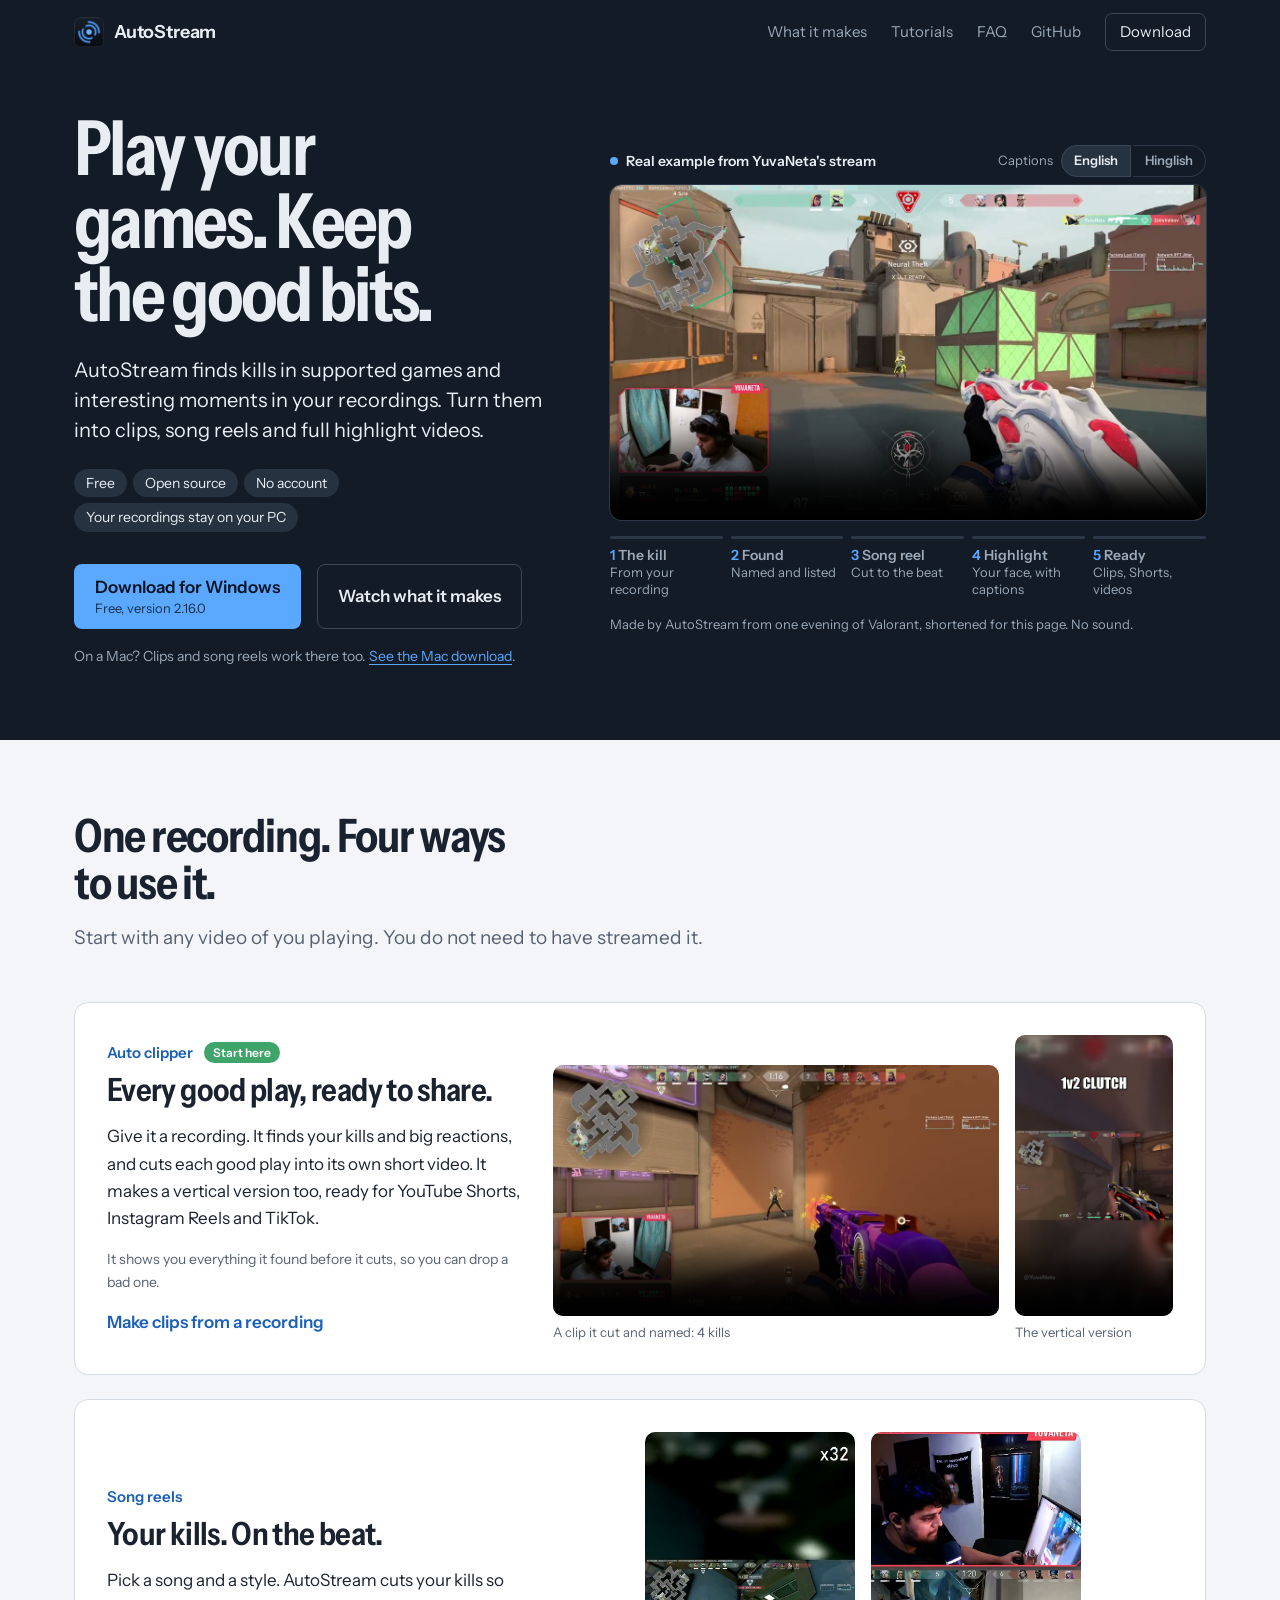
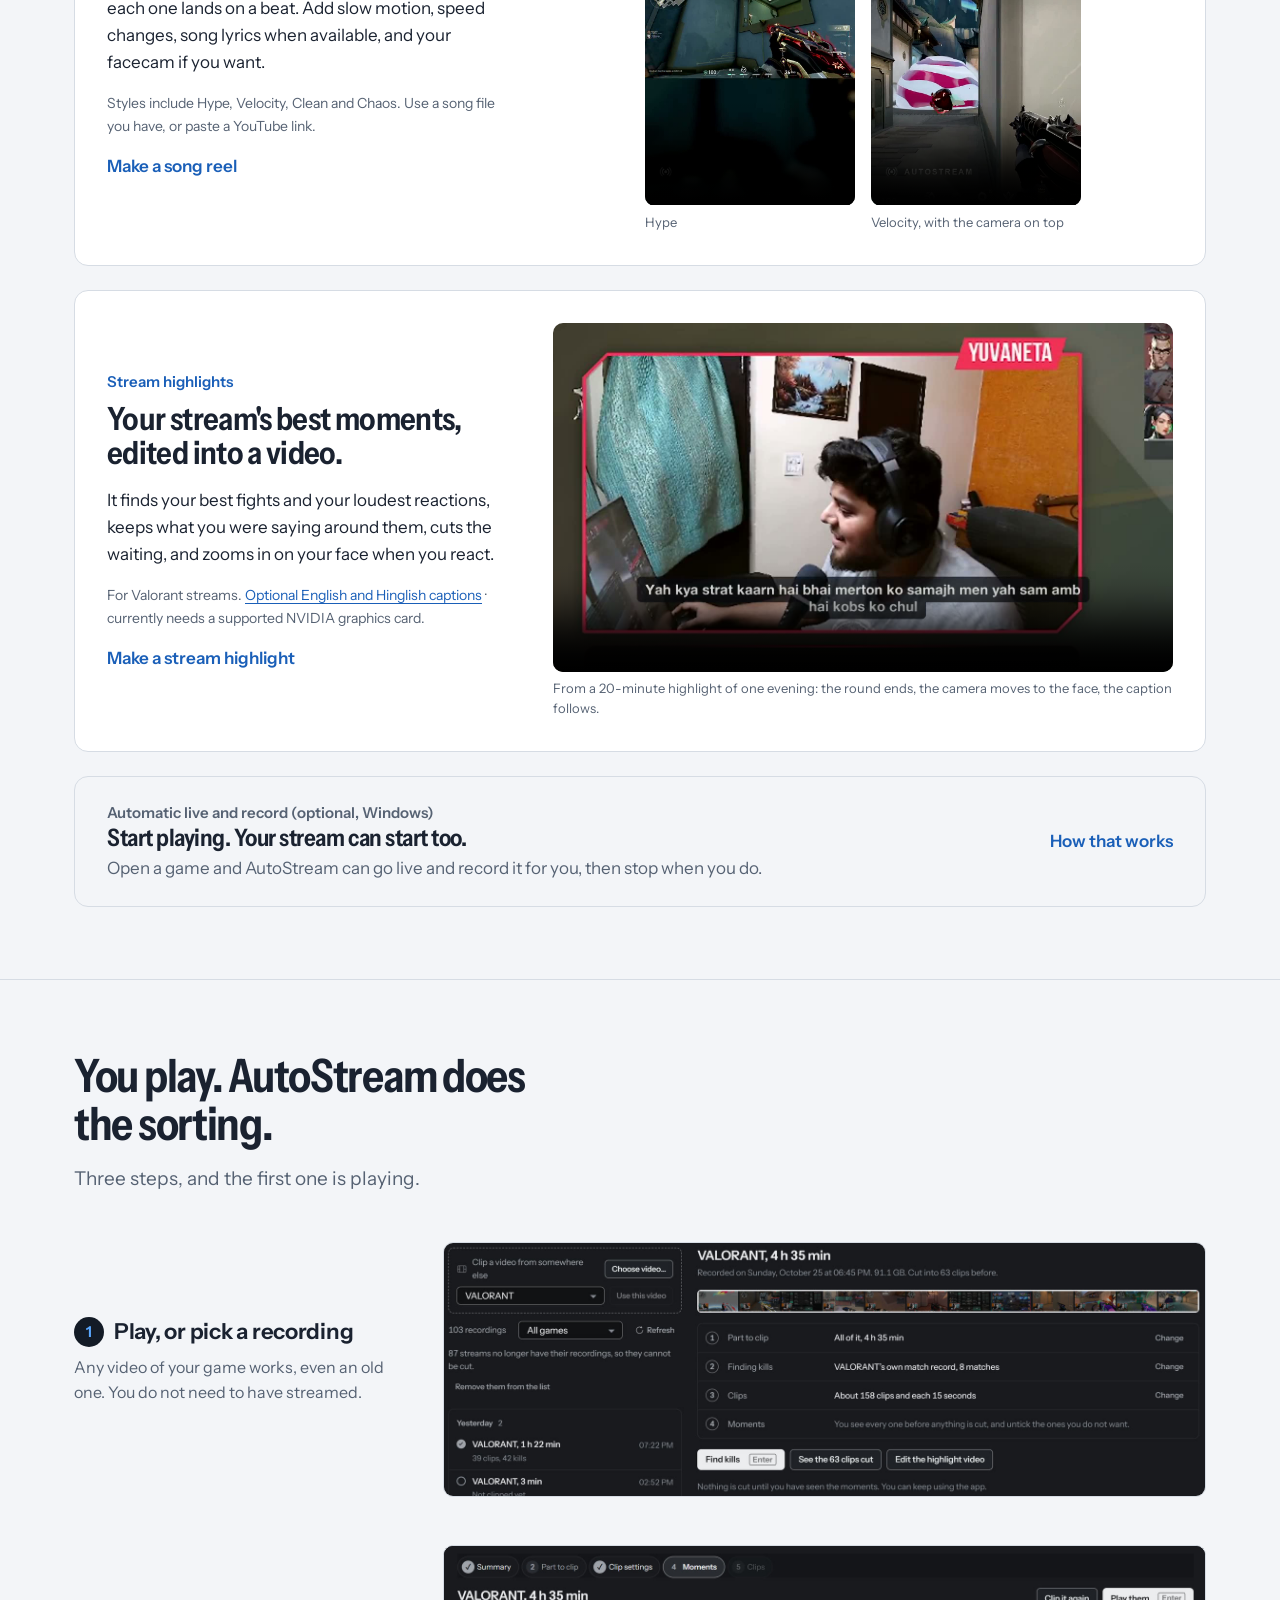
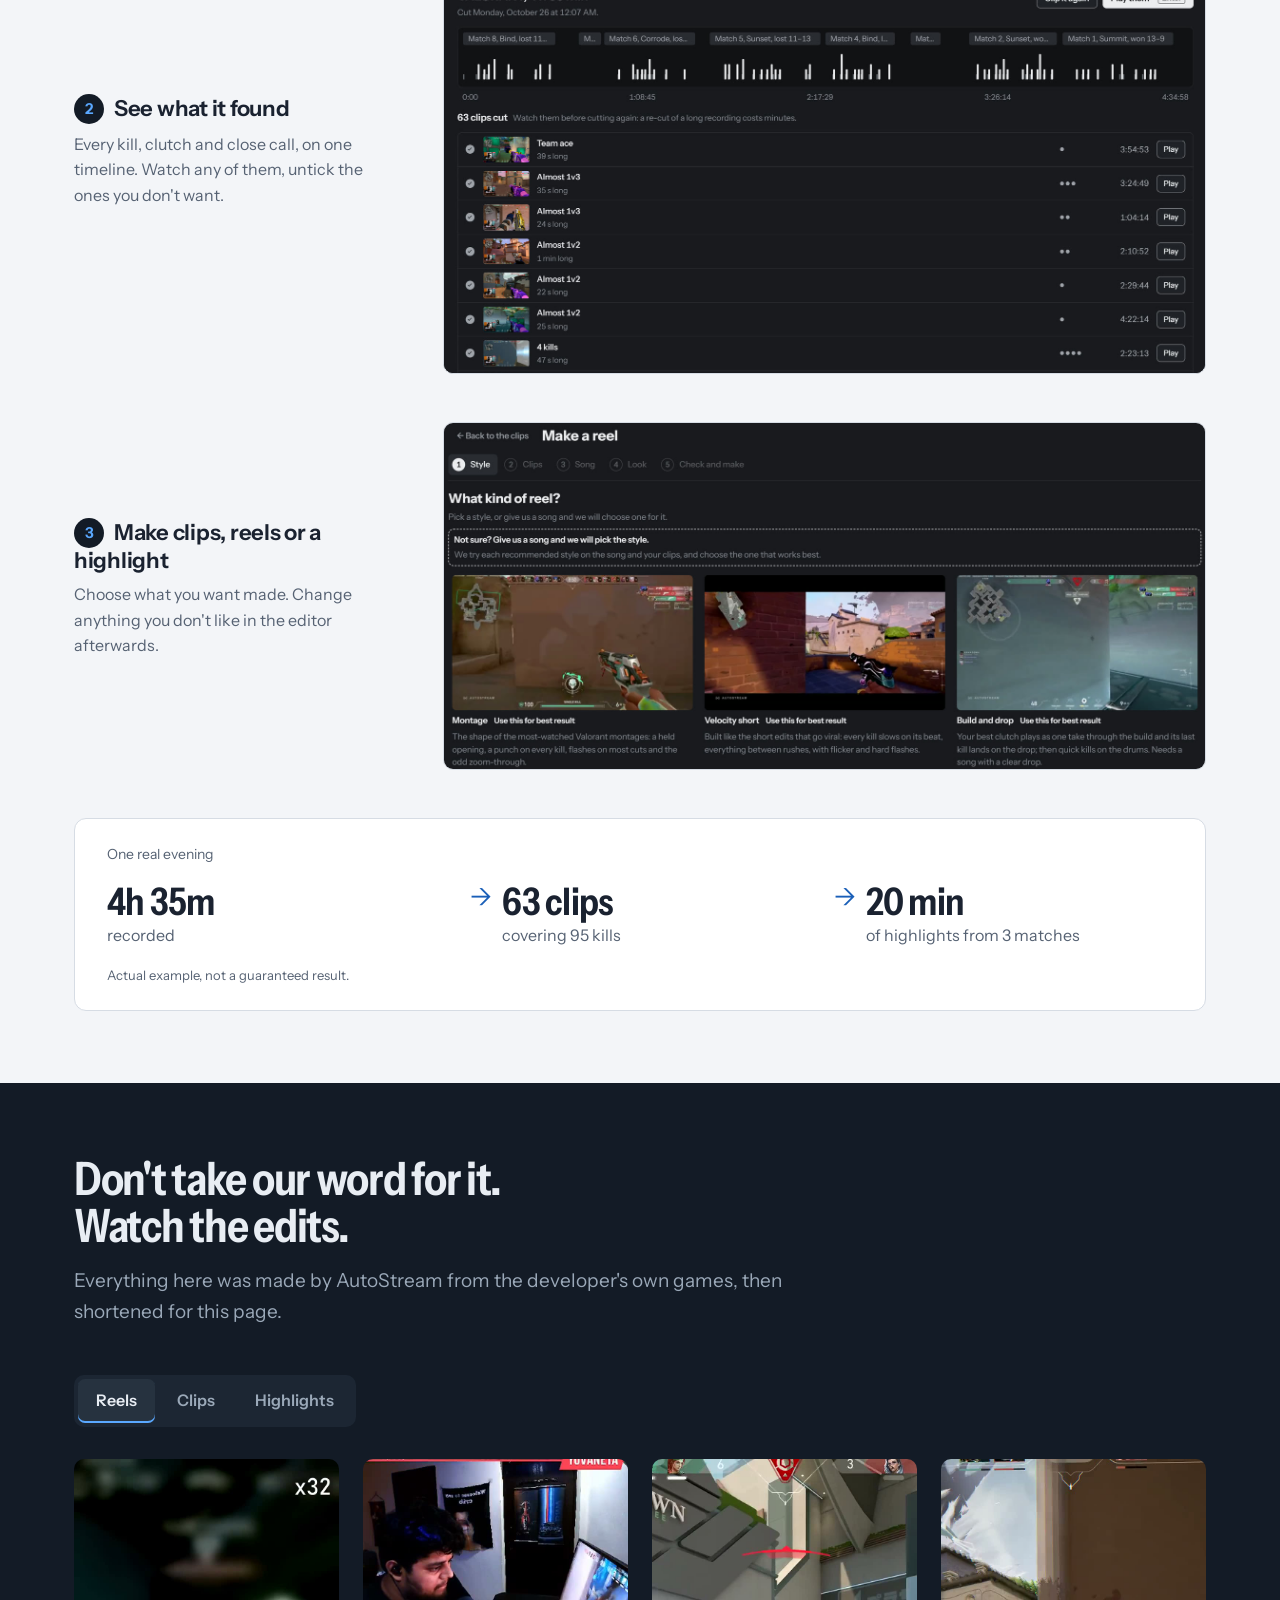
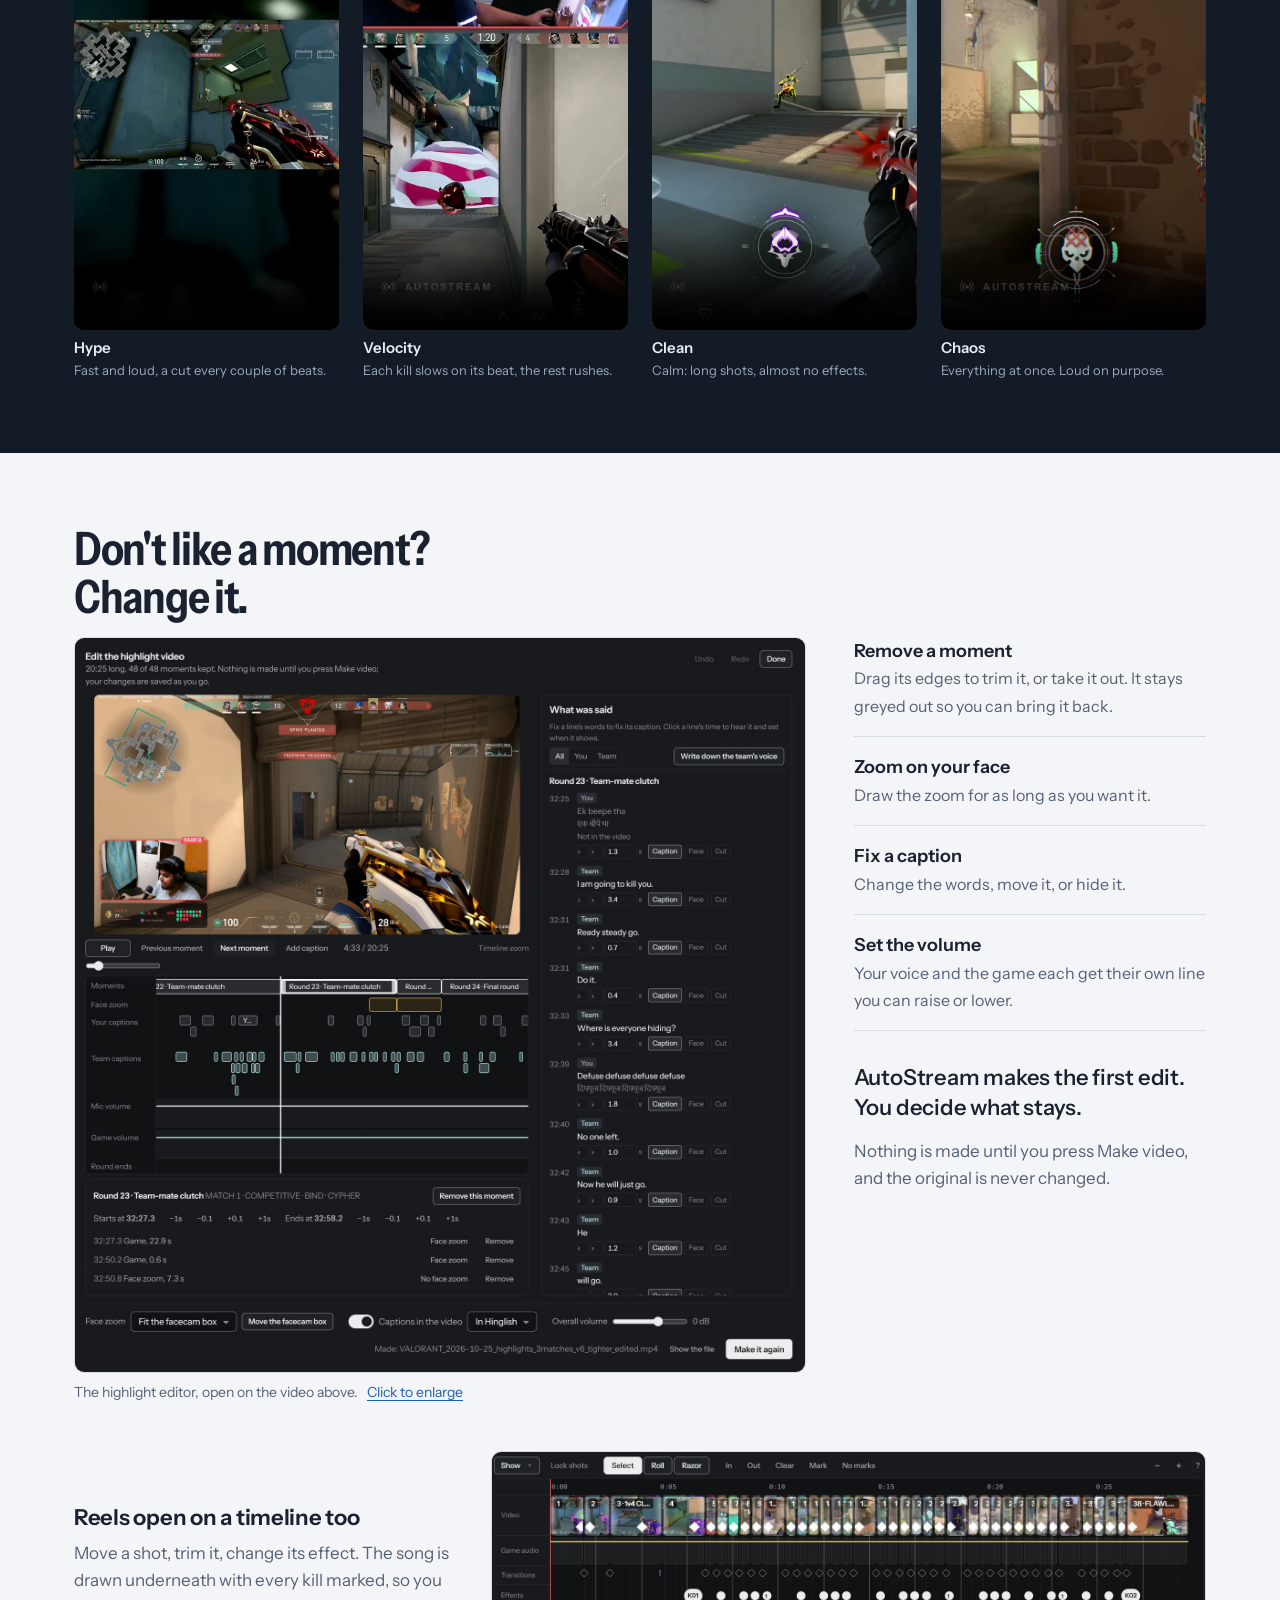
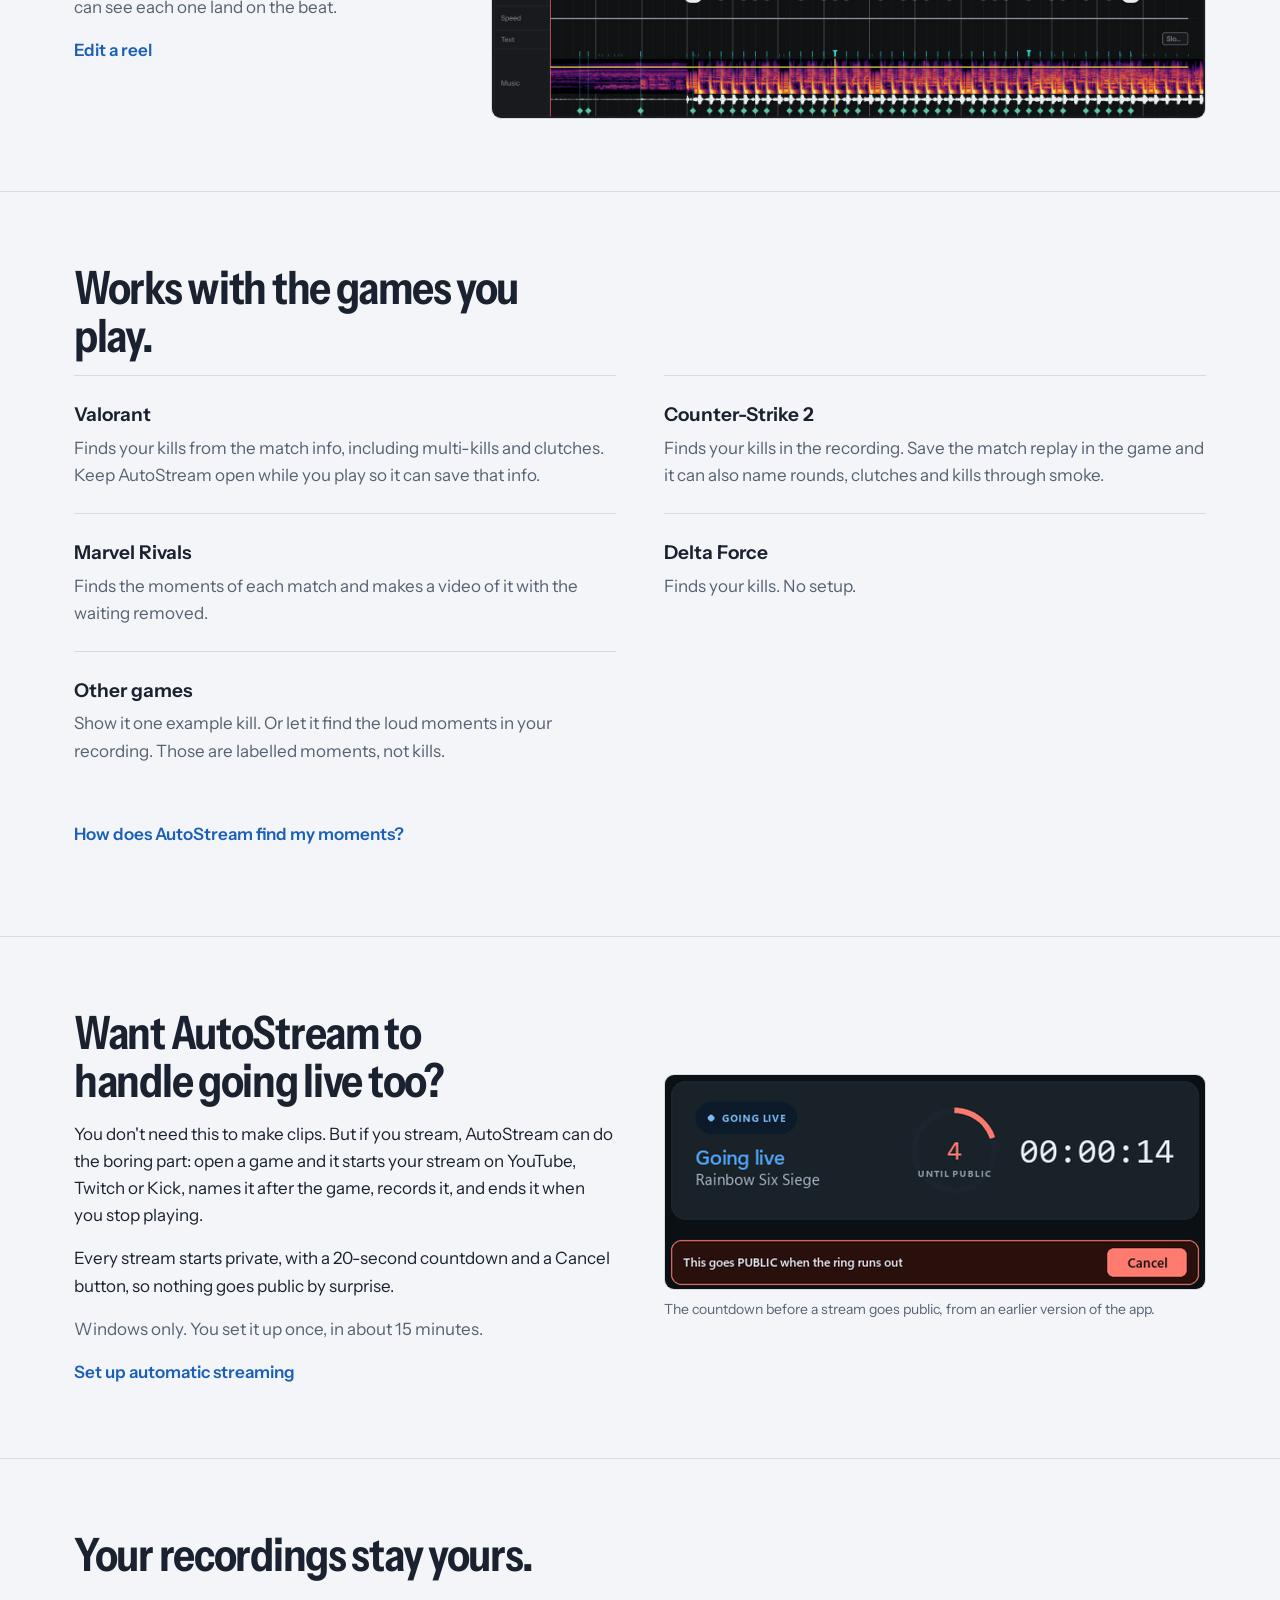
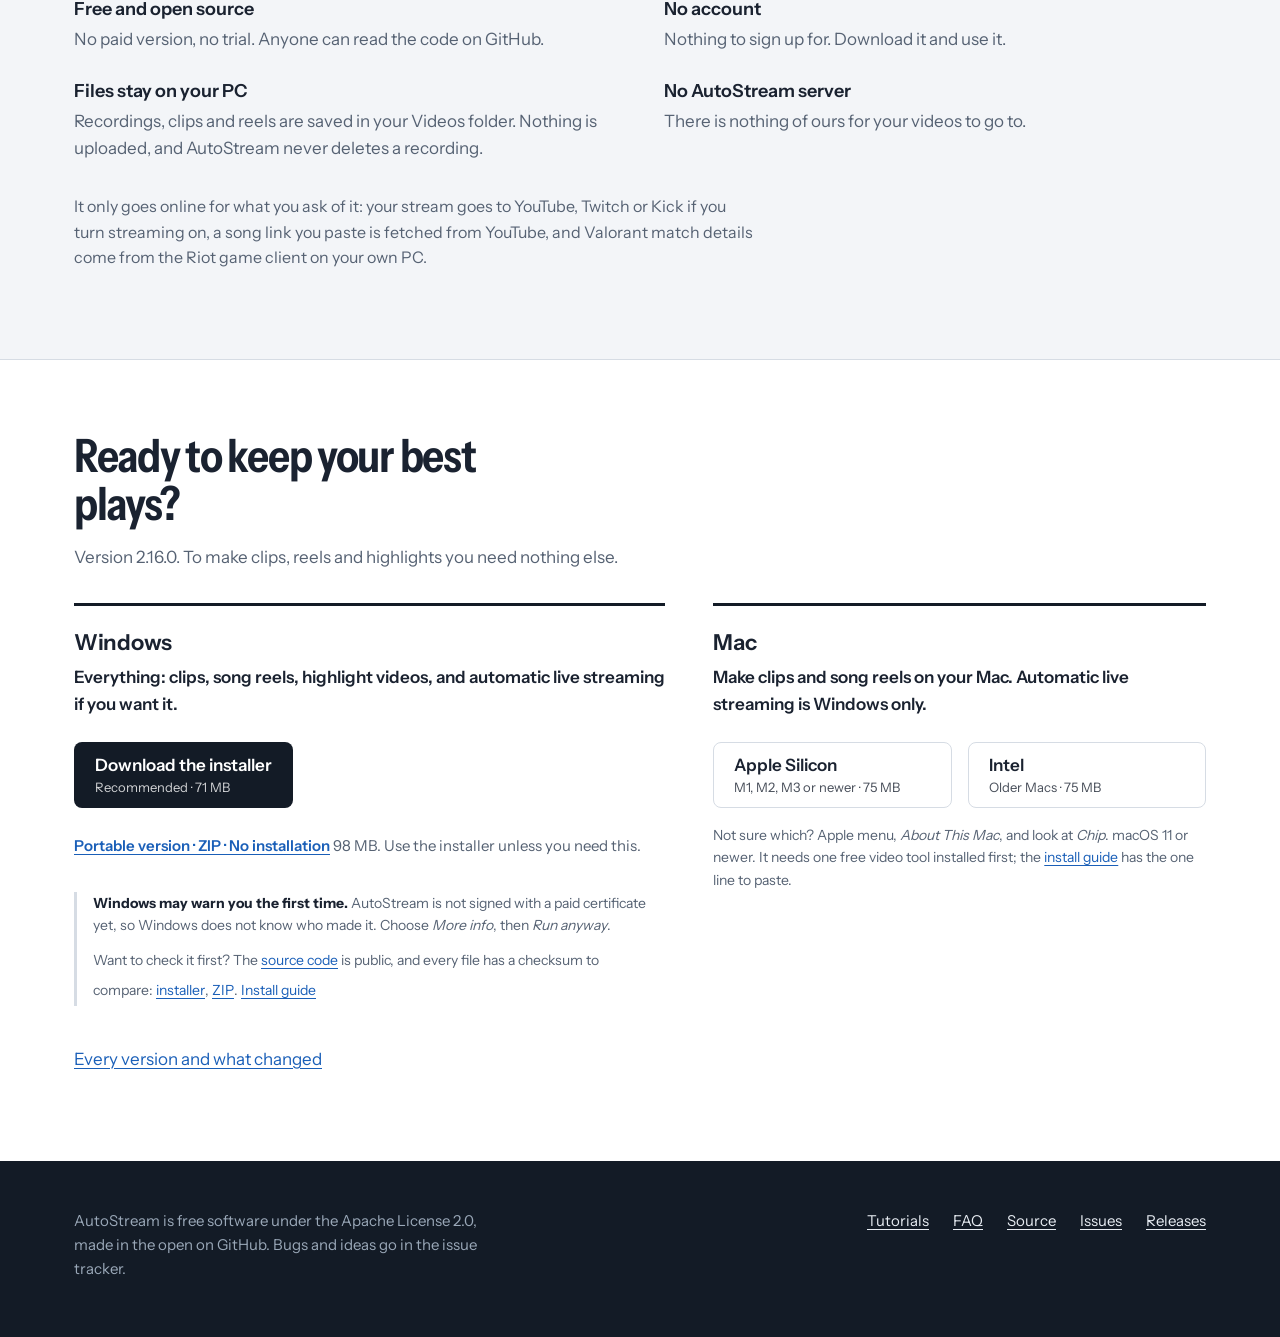
==== docs/index.html @ a11dc4ff "AutoStream website for getautostream.app Plain HTML/CSS in docs/, served by GitHub Pages from main:/" ====
<!DOCTYPE html>
<html lang="en">
<head>
<meta charset="utf-8">
<script>document.documentElement.classList.add('js')</script>
<meta name="viewport" content="width=device-width, initial-scale=1">
<title>AutoStream: turn your gaming recordings into clips, reels and highlight videos</title>
<meta name="description" content="Free app for gamers. Give it a recording and it finds your kills and reactions, cuts them into clips and Shorts, makes song reels and edits whole streams into highlight videos. No account. Your recordings stay on your PC.">
<meta property="og:title" content="AutoStream: play your games, keep the good bits">
<meta property="og:description" content="Finds your kills and reactions, cuts them into clips, and turns your best moments into reels and highlight videos. Free and open source.">
<meta property="og:image" content="media/hero.jpg">
<link rel="icon" href="assets/autostream.ico">
<link rel="stylesheet" href="assets/style.css">
</head>
<body>
<a class="skip" href="#main">Skip to content</a>

<header class="top">
  <div class="wrap">
    <a class="brand" href="./"><img src="assets/logo.png" alt="" width="30" height="30">AutoStream</a>
    <a class="nav-get nav-get-m" href="#download">Download</a>
    <button class="menu-btn" type="button" aria-expanded="false" aria-controls="site-nav"><span class="bars" aria-hidden="true"></span><span class="sr">Menu</span></button>
    <nav id="site-nav" aria-label="Site">
      <a href="#makes">What it makes</a>
      <a href="tutorials/">Tutorials</a>
      <a href="faq.html">FAQ</a>
      <a class="nav-gh" href="https://github.com/hardikneeravsharma/AutoStream">GitHub</a>
      <a class="nav-get" href="#download">Download</a>
    </nav>
  </div>
</header>

<div class="hero">
  <div class="wrap">
    <div class="hero-copy">
      <h1>Play your games. Keep the good bits.</h1>
      <p class="lede">AutoStream finds kills in supported games and interesting moments in your recordings. Turn them
        into clips, song reels and full highlight videos.</p>
    </div>

    <figure class="showreel">
      <div class="reel-top">
        <p class="real">Real example from YuvaNeta's stream</p>
        <div class="caplang" role="group" aria-label="Caption language">
          <span aria-hidden="true">Captions</span>
          <button type="button" data-lang="en" aria-pressed="true">English</button>
          <button type="button" data-lang="hi" aria-pressed="false">Hinglish</button>
        </div>
      </div>
      <div class="frame">
        <video id="showreel" data-loop data-stages="0,3,5,7.97,11.97" src="media/hero.mp4" poster="media/hero.jpg"
               muted loop playsinline autoplay preload="metadata" width="1280" height="720"
               aria-label="One evening of Valorant going through AutoStream: a kill from the recording, the list of moments it found, two song reels, the highlight video zoomed in on the player's face with a caption, and the finished clips and video"></video>
        <!-- what was said at that moment of the stream, in the app's own two caption languages -->
        <p class="cap" hidden></p>
        <span hidden data-line data-at="8.23,10.67" data-en="Bro, leave the one who wants to surrender,"
              data-hi="Jisko sarendar karna chod ke chale jo koi dikrat nahin hai"></span>
        <span hidden data-line data-at="10.67,12.0" data-en="We will play 4v5, okay" data-hi="4v5 khel lenge, okay"></span>
      </div>
      <ol class="stages" aria-label="What you are watching">
        <li><b>The kill</b><span>From your recording</span></li>
        <li><b>Found</b><span>Named and listed</span></li>
        <li><b>Song reel</b><span>Cut to the beat</span></li>
        <li><b>Highlight</b><span>Your face, with captions</span></li>
        <li><b>Ready</b><span>Clips, Shorts, videos</span></li>
      </ol>
      <figcaption>Made by AutoStream from one evening of Valorant, shortened for this page. No sound.</figcaption>
    </figure>

    <div class="hero-get">
      <ul class="promises" aria-label="The basics">
        <li>Free</li><li>Open source</li><li>No account</li><li>Your recordings stay on your PC</li>
      </ul>
      <div class="get">
        <a class="btn btn-main" data-asset="win-setup" href="https://github.com/hardikneeravsharma/AutoStream/releases/latest">
          Download for Windows <small>Free, version <span data-version>2.16.0</span></small></a>
        <a class="btn btn-alt" href="#watch">Watch what it makes</a>
      </div>
      <p class="fine">On a Mac? Clips and song reels work there too. <a href="#download">See the Mac download</a>.</p>
    </div>
  </div>
</div>

<main id="main">

<section id="makes">
  <div class="wrap">
    <h2>One recording. Four ways to use it.</h2>
    <p class="intro">Start with any video of you playing. You do not need to have streamed it.</p>

    <div class="uses">
      <article class="use">
        <div>
          <p class="what">Auto clipper <span class="start">Start here</span></p>
          <h3>Every good play, ready to share.</h3>
          <p>Give it a recording. It finds your kills and big reactions, and cuts each good play into its own short
            video. It makes a vertical version too, ready for YouTube Shorts, Instagram Reels and TikTok.</p>
          <p class="note">It shows you everything it found before it cuts, so you can drop a bad one.</p>
          <a class="more" href="tutorials/clips.html">Make clips from a recording</a>
        </div>
        <div class="media-clips">
          <figure class="vid wide">
            <video data-loop data-src="media/clip-4kills.mp4" poster="media/clip-4kills.jpg" muted loop playsinline preload="none"
                   width="960" height="540" aria-label="A clip AutoStream cut: four kills in one round of Valorant"></video>
            <figcaption>A clip it cut and named: 4 kills</figcaption>
          </figure>
          <figure class="vid tall">
            <video data-loop data-src="media/clip-vertical.mp4" poster="media/clip-vertical.jpg" muted loop playsinline preload="none"
                   width="720" height="1280" aria-label="The tall version of a clip, captioned 1v2 clutch"></video>
            <figcaption>The vertical version</figcaption>
          </figure>
        </div>
      </article>

      <article class="use">
        <div>
          <p class="what">Song reels</p>
          <h3>Your kills. On the beat.</h3>
          <p>Pick a song and a style. AutoStream cuts your kills so each one lands on a beat. Add slow motion, speed
            changes, song lyrics when available, and your facecam if you want.</p>
          <p class="note">Styles include Hype, Velocity, Clean and Chaos. Use a song file you have, or paste a YouTube link.</p>
          <a class="more" href="tutorials/reels.html">Make a song reel</a>
        </div>
        <div class="media-reels">
          <figure class="vid tall">
            <video data-loop data-src="media/reel-hype.mp4" poster="media/reel-hype.jpg" muted loop playsinline preload="none"
                   width="720" height="1280" aria-label="A Hype style reel: fast cuts, a kill counter, the game over a blurred copy of itself"></video>
            <figcaption>Hype</figcaption>
          </figure>
          <figure class="vid tall">
            <video data-loop data-src="media/reel-velocity.mp4" poster="media/reel-velocity.jpg" muted loop playsinline preload="none"
                   width="720" height="1280" aria-label="A Velocity style reel with the player's camera above the game"></video>
            <figcaption>Velocity, with the camera on top</figcaption>
          </figure>
        </div>
      </article>

      <article class="use">
        <div>
          <p class="what">Stream highlights</p>
          <h3>Your stream's best moments, edited into a video.</h3>
          <p>It finds your best fights and your loudest reactions, keeps what you were saying around them, cuts the
            waiting, and zooms in on your face when you react.</p>
          <p class="note">For Valorant streams.
            <a href="tutorials/highlights.html#captions">Optional English and Hinglish captions</a> · currently needs a
            supported NVIDIA graphics card.</p>
          <a class="more" href="tutorials/highlights.html">Make a stream highlight</a>
        </div>
        <figure class="vid wide">
          <video data-loop data-src="media/highlight.mp4" poster="media/highlight.jpg" muted loop playsinline preload="none"
                 width="1280" height="720" aria-label="A stretch of a stream highlight: a round is lost, then the picture zooms onto the player's face with a Hinglish caption"></video>
          <figcaption>From a 20-minute highlight of one evening: the round ends, the camera moves to the face, the caption follows.</figcaption>
        </figure>
      </article>

      <article class="use small">
        <div>
          <p class="what">Automatic live and record <span class="muted">(optional, Windows)</span></p>
          <h3>Start playing. Your stream can start too.</h3>
          <p>Open a game and AutoStream can go live and record it for you, then stop when you do.</p>
        </div>
        <a class="more" href="#live">How that works</a>
      </article>
    </div>
  </div>
</section>

<section>
  <div class="wrap">
    <h2>You play. AutoStream does the sorting.</h2>
    <p class="intro">Three steps, and the first one is playing.</p>
    <ol class="steps3">
      <li>
        <div><h3>Play, or pick a recording</h3>
        <p>Any video of your game works, even an old one. You do not need to have streamed.</p></div>
        <img class="shot" src="media/app-summary.jpg" width="1600" height="530" loading="lazy"
             alt="AutoStream's Clips page with a 4 hour 35 minute Valorant recording picked, and a button to choose any other video">
      </li>
      <li>
        <div><h3>See what it found</h3>
        <p>Every kill, clutch and close call, on one timeline. Watch any of them, untick the ones you don't want.</p></div>
        <img class="shot crop" src="media/app-moments.jpg" width="1600" height="1128" loading="lazy"
             alt="The moments AutoStream found in the recording: a timeline of kills across eight matches and a list named Team ace, Almost 1v3, 4 kills, Last alive">
      </li>
      <li>
        <div><h3>Make clips, reels or a highlight</h3>
        <p>Choose what you want made. Change anything you don't like in the editor afterwards.</p></div>
        <img class="shot" src="media/app-styles.jpg" width="1600" height="728" loading="lazy"
             alt="The reel maker's first step: pick a style, with a preview of each one">
      </li>
    </ol>
    <div class="example">
      <p class="label">One real evening</p>
      <div class="flow">
        <p><b>4h 35m</b><span>recorded</span></p>
        <p><b>63 clips</b><span>covering 95 kills</span></p>
        <p><b>20 min</b><span>of highlights from 3 matches</span></p>
      </div>
      <p class="fine">Actual example, not a guaranteed result.</p>
    </div>
  </div>
</section>

<section class="ink" id="watch">
  <div class="wrap">
    <h2>Don't take our word for it. Watch the edits.</h2>
    <p class="intro">Everything here was made by AutoStream from the developer's own games, then shortened for this page.</p>
    <div class="tabs" role="tablist" aria-label="Examples">
      <button type="button" role="tab" id="tab-reels" aria-controls="panel-reels" aria-selected="true">Reels</button>
      <button type="button" role="tab" id="tab-clips" aria-controls="panel-clips" aria-selected="false" tabindex="-1">Clips</button>
      <button type="button" role="tab" id="tab-highlights" aria-controls="panel-highlights" aria-selected="false" tabindex="-1">Highlights</button>
    </div>

    <div class="panel" id="panel-reels" role="tabpanel" aria-labelledby="tab-reels">
      <div class="wall reels">
        <figure class="vid tall">
          <video data-loop data-src="media/reel-hype.mp4" poster="media/reel-hype.jpg" muted loop playsinline preload="none" width="720" height="1280"
                 aria-label="Hype style reel"></video>
          <figcaption><b>Hype</b>Fast and loud, a cut every couple of beats.</figcaption>
        </figure>
        <figure class="vid tall">
          <video data-loop data-src="media/reel-velocity.mp4" poster="media/reel-velocity.jpg" muted loop playsinline preload="none" width="720" height="1280"
                 aria-label="Velocity style reel with the player's camera"></video>
          <figcaption><b>Velocity</b>Each kill slows on its beat, the rest rushes.</figcaption>
        </figure>
        <figure class="vid tall">
          <video data-loop data-src="media/reel-clean.mp4" poster="media/reel-clean.jpg" muted loop playsinline preload="none" width="720" height="1280"
                 aria-label="Clean style reel: long shots, almost no effects"></video>
          <figcaption><b>Clean</b>Calm: long shots, almost no effects.</figcaption>
        </figure>
        <figure class="vid tall">
          <video data-loop data-src="media/reel-chaos.mp4" poster="media/reel-chaos.jpg" muted loop playsinline preload="none" width="720" height="1280"
                 aria-label="Chaos style reel: many fast cuts and flashes"></video>
          <figcaption><b>Chaos</b>Everything at once. Loud on purpose.</figcaption>
        </figure>
      </div>
    </div>

    <div class="panel" id="panel-clips" role="tabpanel" aria-labelledby="tab-clips" hidden>
      <div class="wall clips">
        <figure class="vid wide">
          <video data-loop data-src="media/clip-3k.mp4" poster="media/clip-3k.jpg" muted loop playsinline preload="none" width="960" height="540"
                 aria-label="Clip: three kills in five seconds"></video>
          <figcaption><b>3 kills in 5 seconds</b>Named by AutoStream</figcaption>
        </figure>
        <figure class="vid wide">
          <video data-loop data-src="media/clip-lastalive.mp4" poster="media/clip-lastalive.jpg" muted loop playsinline preload="none" width="960" height="540"
                 aria-label="Clip: last alive against four"></video>
          <figcaption><b>Last alive, 1 against 4</b>It counts who was still alive</figcaption>
        </figure>
        <figure class="vid wide">
          <video data-loop data-src="media/clip-4kills.mp4" poster="media/clip-4kills.jpg" muted loop playsinline preload="none" width="960" height="540"
                 aria-label="Clip: four kills in a round"></video>
          <figcaption><b>4 kills</b>One round, start to finish</figcaption>
        </figure>
        <figure class="vid wide">
          <video data-loop data-src="media/clip-cs2.mp4" poster="media/clip-cs2.jpg" muted loop playsinline preload="none" width="960" height="540"
                 aria-label="Counter-Strike 2 clip: two kills in one round"></video>
          <figcaption><b>Counter-Strike 2: 2 kills</b>Found in the recording</figcaption>
        </figure>
        <figure class="vid tall">
          <video data-loop data-src="media/clip-vertical.mp4" poster="media/clip-vertical.jpg" muted loop playsinline preload="none" width="720" height="1280"
                 aria-label="Vertical version of a clip with a caption"></video>
          <figcaption><b>Vertical version</b>Captioned, ready for Shorts</figcaption>
        </figure>
      </div>
    </div>

    <div class="panel" id="panel-highlights" role="tabpanel" aria-labelledby="tab-highlights" hidden>
      <div class="wall highlight">
        <figure class="vid wide">
          <video data-loop data-src="media/highlight.mp4" poster="media/highlight.jpg" muted loop playsinline preload="none" width="1280" height="720"
                 aria-label="Stream highlight: gameplay with a caption, the round result, then the face camera filling the screen with a caption"></video>
        </figure>
        <div>
          <h3>Three matches, 20 minutes</h3>
          <p class="muted">Made from the 4 h 35 min recording above. It keeps whole fights rather than lone kills, cuts the
            time spent waiting, and moves to your face when you are dead and talking. The captions are what was
            said, written the way it was said.</p>
          <p><a href="tutorials/highlight-editor.html">Change any of it in the editor</a></p>
        </div>
      </div>
      <div class="wall highlight second">
        <figure class="vid wide">
          <video data-loop data-src="media/highlight-rivals.mp4" poster="media/highlight-rivals.jpg" muted loop playsinline preload="none" width="960" height="540"
                 aria-label="Marvel Rivals match highlight: a title card naming the hero, the map and the win, then the fights"></video>
        </figure>
        <div>
          <h3>Marvel Rivals: one match, the fights only</h3>
          <p class="muted">Each match becomes its own video with the waiting cut out, plus a short highlight like this
            one: a title, then only the fights.</p>
        </div>
      </div>
    </div>
  </div>
</section>

<section>
  <div class="wrap">
    <h2>Don't like a moment? Change it.</h2>
    <div class="editor">
      <figure>
        <a class="zoom" href="media/app-editor-full.jpg"><img class="shot" src="media/app-editor.jpg" width="1600" height="1610" loading="lazy"
             alt="The highlight editor: the video on top, a row of moments, face zooms, captions and volume underneath, and everything that was said on the right"></a>
        <figcaption>The highlight editor, open on the video above. <a class="zoom zoom-hint" href="media/app-editor-full.jpg">Click to enlarge</a></figcaption>
      </figure>
      <div>
        <ul class="changes">
          <li><b>Remove a moment</b><span>Drag its edges to trim it, or take it out. It stays greyed out so you can bring it back.</span></li>
          <li><b>Zoom on your face</b><span>Draw the zoom for as long as you want it.</span></li>
          <li><b>Fix a caption</b><span>Change the words, move it, or hide it.</span></li>
          <li><b>Set the volume</b><span>Your voice and the game each get their own line you can raise or lower.</span></li>
        </ul>
        <p class="firstcut">AutoStream makes the first edit. You decide what stays.</p>
        <p class="muted">Nothing is made until you press Make video, and the original is never changed.</p>
      </div>
    </div>
    <div class="also">
      <div>
        <h3>Reels open on a timeline too</h3>
        <p class="muted">Move a shot, trim it, change its effect. The song is drawn underneath with every kill marked, so
          you can see each one land on the beat.</p>
        <a class="more" href="tutorials/reels.html">Edit a reel</a>
      </div>
      <img class="shot" src="media/app-timeline.jpg" width="1600" height="596" loading="lazy"
           alt="A reel's timeline: shots in a row with their kills marked, effects, and the song drawn as a colourful picture of its sound with every beat marked">
    </div>
  </div>
</section>

<section>
  <div class="wrap">
    <h2>Works with the games you play.</h2>
    <dl class="games">
      <div><dt>Valorant</dt>
        <dd>Finds your kills from the match info, including multi-kills and clutches. Keep AutoStream open while you
          play so it can save that info.</dd></div>
      <div><dt>Counter-Strike 2</dt>
        <dd>Finds your kills in the recording. Save the match replay in the game and it can also name rounds,
          clutches and kills through smoke.</dd></div>
      <div><dt>Marvel Rivals</dt>
        <dd>Finds the moments of each match and makes a video of it with the waiting removed.</dd></div>
      <div><dt>Delta Force</dt>
        <dd>Finds your kills. No setup.</dd></div>
      <div><dt>Other games</dt>
        <dd>Show it one example kill. Or let it find the loud moments in your recording. Those are labelled
          moments, not kills.</dd></div>
    </dl>
    <p style="margin-top: var(--s5)"><a class="more" href="tutorials/clips.html#how-it-finds">How does AutoStream find my moments?</a></p>
  </div>
</section>

<section id="live">
  <div class="wrap split">
    <div>
      <h2>Want AutoStream to handle going live too?</h2>
      <p>You don't need this to make clips. But if you stream, AutoStream can do the boring part: open a game and it
        starts your stream on YouTube, Twitch or Kick, names it after the game, records it, and ends it when you stop
        playing.</p>
      <p>Every stream starts private, with a 20-second countdown and a Cancel button, so nothing goes public by
        surprise.</p>
      <p class="muted">Windows only. You set it up once, in about 15 minutes.</p>
      <a class="more" href="tutorials/streaming.html">Set up automatic streaming</a>
    </div>
    <figure>
      <img class="shot" src="media/app-countdown.jpg" width="1060" height="420" loading="lazy"
           alt="AutoStream holding a new stream private: a ring counting down 4 seconds until public, and a Cancel button">
      <figcaption>The countdown before a stream goes public, from an earlier version of the app.</figcaption>
    </figure>
  </div>
</section>

<section>
  <div class="wrap">
    <h2>Your recordings stay yours.</h2>
    <ul class="points">
      <li><b>Free and open source</b><span>No paid version, no trial. Anyone can read the code on GitHub.</span></li>
      <li><b>No account</b><span>Nothing to sign up for. Download it and use it.</span></li>
      <li><b>Files stay on your PC</b><span>Recordings, clips and reels are saved in your Videos folder. Nothing is
        uploaded, and AutoStream never deletes a recording.</span></li>
      <li><b>No AutoStream server</b><span>There is nothing of ours for your videos to go to.</span></li>
    </ul>
    <p class="online">It only goes online for what you ask of it: your stream goes to YouTube, Twitch or Kick if you
      turn streaming on, a song link you paste is fetched from YouTube, and Valorant match details come from the Riot
      game client on your own PC.</p>
  </div>
</section>

<section class="download paper" id="download">
  <div class="wrap">
    <h2>Ready to keep your best plays?</h2>
    <p class="muted">Version <span data-version>2.16.0</span>. To make clips, reels and highlights you need nothing else.</p>
    <div class="platforms">
      <div class="platform">
        <h3>Windows</h3>
        <p class="does">Everything: clips, song reels, highlight videos, and automatic live streaming if you want it.</p>
        <div class="get">
          <a class="btn btn-main" data-asset="win-setup" href="https://github.com/hardikneeravsharma/AutoStream/releases/latest">
            Download the installer <small>Recommended · <span data-size>71 MB</span></small></a>
        </div>
        <p class="alt-get"><a data-asset="win-zip" href="https://github.com/hardikneeravsharma/AutoStream/releases/latest">Portable
          version · ZIP · No installation</a> <span><span data-size>98 MB</span>. Use the installer unless you need this.</span></p>
        <div class="trust">
          <p><b>Windows may warn you the first time.</b> AutoStream is not signed with a paid certificate yet, so
            Windows does not know who made it. Choose <em>More info</em>, then <em>Run anyway</em>.</p>
          <p>Want to check it first? The <a href="https://github.com/hardikneeravsharma/AutoStream">source code</a> is
            public, and every file has a checksum to compare:
            <a data-sum="win-setup" href="https://github.com/hardikneeravsharma/AutoStream/releases/latest">installer</a>,
            <a data-sum="win-zip" href="https://github.com/hardikneeravsharma/AutoStream/releases/latest">ZIP</a>.
            <a href="tutorials/install.html">Install guide</a></p>
        </div>
      </div>
      <div class="platform">
        <h3>Mac</h3>
        <p class="does">Make clips and song reels on your Mac. Automatic live streaming is Windows only.</p>
        <div class="get mac">
          <a class="btn btn-alt" data-asset="mac-arm" href="https://github.com/hardikneeravsharma/AutoStream/releases/latest">
            Apple Silicon <small>M1, M2, M3 or newer · <span data-size>75 MB</span></small></a>
          <a class="btn btn-alt" data-asset="mac-intel" href="https://github.com/hardikneeravsharma/AutoStream/releases/latest">
            Intel <small>Older Macs · <span data-size>75 MB</span></small></a>
        </div>
        <p class="checks">Not sure which? Apple menu, <em>About This Mac</em>, and look at <em>Chip</em>. macOS 11 or
          newer. It needs one free video tool installed first; the <a href="tutorials/install.html#mac">install
          guide</a> has the one line to paste.</p>
      </div>
    </div>
    <p style="margin-top: var(--s5)"><a href="https://github.com/hardikneeravsharma/AutoStream/releases">Every version and what changed</a></p>
  </div>
</section>

</main>

<footer class="site">
  <div class="wrap">
    <div>
      <p>AutoStream is free software under the Apache License 2.0, made in the open on GitHub. Bugs and ideas go
        in the issue tracker.</p>
    </div>
    <ul>
      <li><a href="tutorials/">Tutorials</a></li>
      <li><a href="faq.html">FAQ</a></li>
      <li><a href="https://github.com/hardikneeravsharma/AutoStream">Source</a></li>
      <li><a href="https://github.com/hardikneeravsharma/AutoStream/issues">Issues</a></li>
      <li><a href="https://github.com/hardikneeravsharma/AutoStream/releases">Releases</a></li>
    </ul>
  </div>
</footer>
<script src="assets/site.js" defer></script>
</body>
</html>
---- docs/assets/style.css ----
/* AutoStream site.
   Colours come from the app's own mark: the navy of the icon tile and the blue of its rings.
   Red is kept for one meaning only, as in the app: LIVE. Type is Instrument Sans, the face
   the app's own window uses, so the site and the program read as one thing.

   The page is built around what the app makes, so the videos carry it: navy where a video
   sits (it frames footage the way the app's own window does), paper for reading. */

@font-face {
  font-family: "Instrument Sans";
  src: url("InstrumentSans.ttf") format("truetype");
  font-weight: 400 700;
  font-stretch: 75% 100%;
  font-display: swap;
}

:root {
  --ink: #131b26;        /* the icon tile */
  --ink-2: #1c2633;
  --ink-3: #26323f;
  --paper: #f3f5f8;
  --white: #ffffff;
  --signal: #5aa8ff;     /* the rings, on navy */
  --link: #1a5fb8;       /* the rings, darkened to pass on paper */
  --live: #e5484d;
  --ok: #3fa46a;
  --text: #1a2230;
  --muted: #566273;
  --rule: #d6dce4;
  --on-ink: #e8edf3;
  --on-ink-muted: #9aa8b8;
  --on-ink-rule: #2c3847;

  --mono: "Cascadia Mono", "Cascadia Code", ui-monospace, Consolas, "SF Mono", Menlo, monospace;
  --sans: "Instrument Sans", system-ui, sans-serif;

  /* one spacing scale, used everywhere */
  --s1: 4px; --s2: 8px; --s3: 16px; --s4: 24px; --s5: 32px; --s6: 48px; --s7: 72px; --s8: 112px;
  --measure: 62ch;
  --wide: 1180px;
}

*, *::before, *::after { box-sizing: border-box; }
html { -webkit-text-size-adjust: 100%; scroll-behavior: smooth; }
@media (prefers-reduced-motion: reduce) { html { scroll-behavior: auto; } }
body {
  margin: 0;
  background: var(--paper);
  color: var(--text);
  font: 400 17px/1.6 var(--sans);
  font-kerning: normal;
}
img, svg, video { max-width: 100%; height: auto; display: block; }
a { color: var(--link); text-underline-offset: 3px; text-decoration-thickness: 1px; }
a:hover { text-decoration-thickness: 2px; }
:focus-visible { outline: 3px solid var(--signal); outline-offset: 3px; border-radius: 3px; }
code, kbd { font-family: var(--mono); font-size: 0.86em; }
code { background: #e6eaf0; padding: 1px 5px; border-radius: 4px; overflow-wrap: anywhere; }
kbd { border: 1px solid var(--rule); border-bottom-width: 2px; border-radius: 4px; padding: 0 5px; background: var(--white); }
pre { font-family: var(--mono); font-size: 14px; line-height: 1.55; background: var(--ink); color: var(--on-ink);
      padding: var(--s3) var(--s4); border-radius: 8px; overflow-x: auto; }
pre code { background: none; padding: 0; color: inherit; font-size: inherit; }

.wrap { max-width: var(--wide); margin: 0 auto; padding: 0 var(--s4); }
.skip { position: absolute; left: -999px; }
.skip:focus { left: var(--s3); top: var(--s3); background: var(--white); padding: var(--s2) var(--s3); z-index: 10; }

/* ---------- header ----------
   Sticky, so Download is never more than a thumb away. On a phone it is one row: the mark, Download,
   and a menu button; the links open as a panel laid over the page, so opening it moves nothing. */
.top { background: var(--ink); color: var(--on-ink); position: sticky; top: 0; z-index: 30; }
.top .wrap { display: flex; align-items: center; gap: var(--s4); min-height: 64px; flex-wrap: wrap; position: relative; }
[id] { scroll-margin-top: 80px; }
.sr { position: absolute; width: 1px; height: 1px; overflow: hidden; clip: rect(0 0 0 0); white-space: nowrap; }
.menu-btn, .nav-get-m { display: none; }
.brand { display: flex; align-items: center; gap: 10px; color: var(--on-ink); text-decoration: none;
         font-weight: 650; font-size: 18px; letter-spacing: -0.01em; }
.brand img { width: 30px; height: 30px; border-radius: 7px; }
.top nav { margin-left: auto; display: flex; gap: var(--s4); flex-wrap: wrap; align-items: center; }
.top nav a { color: var(--on-ink-muted); text-decoration: none; font-size: 15px; padding: var(--s2) 0; }
.top nav a:hover, .top nav a[aria-current="page"] { color: var(--on-ink); }
.top nav a[aria-current="page"] { box-shadow: inset 0 -2px 0 var(--signal); }
.top nav a.nav-get { color: var(--on-ink); border: 1.5px solid #3a4757; border-radius: 7px; padding: 6px 14px; }
.top nav a.nav-get:hover { border-color: var(--signal); }

/* ---------- buttons ---------- */
.get { display: flex; flex-wrap: wrap; gap: var(--s3); align-items: stretch; }
.btn {
  display: inline-flex; flex-direction: column; justify-content: center; gap: 2px;
  padding: 12px 20px; border-radius: 8px; text-decoration: none; font-weight: 600; font-size: 17px;
  border: 1.5px solid transparent; line-height: 1.25; min-height: 56px;
}
.btn small { font-weight: 400; font-size: 13px; opacity: 0.8; }
.btn-main { background: var(--signal); color: #071423; }
.btn-main:hover { background: #7cbaff; }
.btn-main:active { transform: translateY(1px); }
.btn-alt { border-color: #3a4757; color: var(--on-ink); }
.btn-alt:hover { border-color: var(--on-ink-muted); }
.paper .btn-alt { border-color: var(--rule); color: var(--text); background: var(--white); }
.paper .btn-alt:hover { border-color: var(--muted); }
.paper .btn-main { background: var(--ink); color: var(--white); }
.paper .btn-main:hover { background: #26354a; }

/* ---------- hero: what one session turned into ---------- */
.hero { background: var(--ink); color: var(--on-ink); padding: var(--s6) 0 var(--s7); }
.hero .wrap { display: grid; grid-template-columns: minmax(0, 0.9fr) minmax(0, 1.1fr); column-gap: var(--s6); row-gap: 0;
              grid-template-areas: "copy reel" "get reel"; align-items: center; }
.hero-copy { grid-area: copy; align-self: end; }
.hero-get { grid-area: get; align-self: start; }
.showreel { grid-area: reel; }
.hero h1 {
  font-size: clamp(42px, 6vw, 76px); line-height: 0.96; letter-spacing: -0.035em;
  font-weight: 650; font-stretch: 80%; margin: 0 0 var(--s4); max-width: 9ch;
}
.hero .lede { font-size: 20px; line-height: 1.5; color: var(--on-ink); max-width: 30em; margin: 0 0 var(--s4); }
.promises { list-style: none; padding: 0; margin: 0 0 var(--s5); display: flex; flex-wrap: wrap; gap: 6px; max-width: none; }
.promises li { font-size: 14px; color: var(--on-ink); background: var(--ink-3); border-radius: 99px; padding: 3px 12px; }
.hero .fine { font-size: 14px; color: var(--on-ink-muted); margin: var(--s3) 0 0; }
.hero .fine a { color: var(--signal); }

/* The reel of what it made, with the four stages named underneath and lit as they play. */
.showreel { margin: 0; }
.showreel .frame { position: relative; border-radius: 12px; overflow: hidden; background: #000;
                   box-shadow: 0 0 0 1px var(--on-ink-rule); aspect-ratio: 16 / 9; container-type: inline-size; }
.showreel video { width: 100%; height: 100%; object-fit: cover; }
/* the label that says whose footage it is, and the caption language, sit outside the picture */
.reel-top { display: flex; flex-wrap: wrap; align-items: center; justify-content: space-between; gap: var(--s2) var(--s3);
            margin-bottom: var(--s2); }
.reel-top .real { margin: 0; font-size: 14px; font-weight: 600; color: var(--on-ink); }
.reel-top .real::before { content: ""; display: inline-block; width: 8px; height: 8px; border-radius: 50%; background: var(--signal);
                          margin-right: 8px; vertical-align: 1px; }
.caplang { display: inline-flex; align-items: center; gap: 2px; font-size: 13px; color: var(--on-ink-muted); }
.caplang span { margin-right: 6px; }
.caplang button { font: inherit; font-size: 13px; font-weight: 600; color: var(--on-ink-muted); background: transparent;
                  border: 1px solid var(--on-ink-rule); padding: 0 12px; min-height: 32px; cursor: pointer; }
.caplang button:first-of-type { border-radius: 99px 0 0 99px; }
.caplang button:last-of-type { border-radius: 0 99px 99px 0; border-left: 0; }
.caplang button[aria-pressed="true"] { background: var(--ink-3); color: var(--on-ink); border-color: #3a4757; }
/* the caption, placed and sized the way the app draws it under the face */
.showreel .cap { position: absolute; left: 50%; bottom: 15%; transform: translateX(-50%); margin: 0; max-width: 78%; width: max-content;
                 padding: 0.3em 0.7em; border-radius: 6px; background: rgba(0, 0, 0, .74); color: #fff; text-align: center;
                 font-size: 14px; font-size: clamp(11px, 2.5cqw, 22px); font-weight: 600; line-height: 1.3; }
.stages { list-style: none; padding: 0; margin: var(--s3) 0 0; display: grid; grid-template-columns: repeat(5, 1fr);
          gap: var(--s2); max-width: none; counter-reset: st; }
.stages li { counter-increment: st; font-size: 14px; line-height: 1.3; color: var(--on-ink-muted);
             padding-top: 10px; position: relative; transition: color .3s; }
.stages span { display: block; font-size: 13px; }
.stages li::before { content: ""; position: absolute; top: 0; left: 0; right: 0; height: 3px; border-radius: 2px; background: var(--on-ink-rule); }
.stages li::after { content: ""; position: absolute; top: 0; left: 0; height: 3px; border-radius: 2px; background: var(--signal);
                    width: 0; }
.stages li.on { color: var(--on-ink); }
.stages li.on::after { width: var(--p, 0%); }
.stages li.done::after { width: 100%; }
.stages b { display: block; font-weight: 600; }
.stages b::before { content: counter(st) "  "; color: var(--signal); }
.showreel figcaption { font-size: 13px; color: var(--on-ink-muted); margin-top: var(--s3); }

/* ---------- body sections ---------- */
main section { padding: var(--s7) 0; }
main section + section { border-top: 1px solid var(--rule); }
main section.ink { background: var(--ink); color: var(--on-ink); border-top: 0; }
main section.ink + section { border-top: 0; }
section.ink a { color: var(--signal); }
h2 { font-size: clamp(30px, 3.8vw, 46px); line-height: 1.04; letter-spacing: -0.028em; font-weight: 650; font-stretch: 84%;
     margin: 0 0 var(--s3); max-width: 18ch; }
h3 { font-size: 22px; line-height: 1.2; letter-spacing: -0.012em; font-weight: 640; margin: 0 0 var(--s2); }
p, ul, ol, table, dl { max-width: var(--measure); }
p { margin: 0 0 var(--s3); }
.muted { color: var(--muted); }
.ink .muted { color: var(--on-ink-muted); }
.intro { font-size: 19px; color: var(--muted); margin-bottom: var(--s6); max-width: 40em; }
.ink .intro { color: var(--on-ink-muted); }
figure { margin: 0; }
figcaption { font-size: 14px; color: var(--muted); margin-top: var(--s2); }
.ink figcaption { color: var(--on-ink-muted); }
.shot { border-radius: 10px; border: 1px solid var(--rule); background: #1b1c20; }
.ink .shot { border-color: var(--on-ink-rule); }
.more { font-weight: 600; text-decoration: none; }
.more:hover { text-decoration: underline; }

/* ---------- four ways to use one recording ---------- */
.uses { display: grid; gap: var(--s4); }
.use { display: grid; grid-template-columns: minmax(0, 0.8fr) minmax(0, 1.2fr); gap: var(--s5); align-items: center;
       background: var(--white); border: 1px solid var(--rule); border-radius: 14px; padding: var(--s5); }
.use h3 { font-size: clamp(24px, 2.6vw, 32px); font-stretch: 86%; letter-spacing: -0.02em; line-height: 1.08; margin-bottom: var(--s3); }
.use .what { font-size: 15px; font-weight: 600; color: var(--link); margin: 0 0 var(--s2); }
.use .what .start { display: inline-block; margin-left: 8px; font-size: 12px; font-weight: 600; color: var(--white);
                    background: var(--ok); padding: 1px 9px; border-radius: 99px; vertical-align: 1px; }
.use p { color: var(--text); }
.use .note { font-size: 14px; color: var(--muted); }
.use.small { grid-template-columns: minmax(0, 1fr) auto; background: transparent; padding: var(--s4) var(--s5); }
.use.small h3 { font-size: 24px; margin-bottom: var(--s1); }
.use.small p { margin: 0; color: var(--muted); }

.media-clips { display: grid; grid-template-columns: minmax(0, 1.75fr) minmax(0, 0.62fr); gap: var(--s3); align-items: end; }
.media-reels { display: grid; grid-template-columns: repeat(2, minmax(0, 210px)); gap: var(--s3); justify-content: center; }
.vid { margin: 0; }
.vid video { width: 100%; border-radius: 10px; background: #000; }
.vid.tall video { aspect-ratio: 9 / 16; object-fit: cover; }
.vid.wide video { aspect-ratio: 16 / 9; object-fit: cover; }
.vid figcaption { font-size: 13px; margin-top: 6px; }

/* ---------- three steps: a real screenshot of each, big enough to read ---------- */
.steps3 { list-style: none; padding: 0; margin: 0; max-width: none; counter-reset: s3; }
.steps3 li { counter-increment: s3; display: grid; grid-template-columns: minmax(0, 0.42fr) minmax(0, 1fr); gap: var(--s6);
             align-items: center; }
.steps3 li + li { margin-top: var(--s6); }
.steps3 h3::before { content: counter(s3); display: inline-grid; place-items: center; width: 30px; height: 30px; margin-right: 10px;
                     border-radius: 50%; background: var(--ink); color: var(--signal); font-size: 15px; vertical-align: 2px; }
.steps3 p { color: var(--muted); font-size: 16px; }
.steps3 .shot { width: 100%; }
.example { margin-top: var(--s6); padding: var(--s4) var(--s5); border-radius: 12px; background: var(--white);
           border: 1px solid var(--rule); max-width: none; }
.example p { margin: 0; max-width: none; }
.example .flow { display: grid; grid-template-columns: repeat(3, minmax(0, 1fr)); gap: var(--s4); margin-top: var(--s3); }
.example .flow p { position: relative; }
.example .flow p + p { padding-left: var(--s5); }
.example .flow p + p::before { content: "→"; position: absolute; left: 0; top: 2px; color: var(--link); font-size: 26px; line-height: 1; }
.example .flow b { display: block; font-size: clamp(26px, 3vw, 38px); font-weight: 650; font-stretch: 84%; letter-spacing: -0.02em; line-height: 1.05; }
.example .flow span { color: var(--muted); font-size: 16px; }
.example .label { font-size: 14px; color: var(--muted); }

/* ---------- the gallery ---------- */
.tabs { display: inline-flex; gap: 4px; padding: 4px; background: var(--ink-2); border-radius: 10px; margin-bottom: var(--s5); }
.tabs button { font: inherit; font-size: 16px; font-weight: 600; color: var(--on-ink-muted); background: transparent; border: 0;
               padding: 8px 18px; border-radius: 7px; cursor: pointer; }
.tabs button:hover { color: var(--on-ink); }
.tabs button[aria-selected="true"] { background: var(--ink-3); color: var(--on-ink); box-shadow: inset 0 -2px 0 var(--signal); }
.panel[hidden] { display: none; }
.wall { display: grid; gap: var(--s4); }
.wall.reels { grid-template-columns: repeat(4, minmax(0, 1fr)); }
.wall.clips { grid-template-columns: repeat(3, minmax(0, 1fr)) minmax(0, 0.6fr); align-items: end; }
.wall.highlight { grid-template-columns: minmax(0, 1.6fr) minmax(0, 1fr); align-items: center; }
.wall figcaption b { display: block; color: var(--on-ink); font-weight: 600; font-size: 15px; }
.unmute { margin-top: var(--s2); }

/* ---------- the editor ---------- */
.editor { display: grid; grid-template-columns: minmax(0, 1.35fr) minmax(0, 0.65fr); gap: var(--s6); align-items: start; }
.changes { list-style: none; padding: 0; margin: 0 0 var(--s5); }
.changes li { padding: var(--s3) 0; border-bottom: 1px solid var(--rule); }
.changes li:first-child { padding-top: 0; }
.changes b { display: block; font-size: 18px; font-weight: 620; }
.changes span { color: var(--muted); font-size: 16px; }
.firstcut { font-size: 22px; line-height: 1.35; font-weight: 550; letter-spacing: -0.01em; }
.also { margin-top: var(--s6); display: grid; grid-template-columns: minmax(0, 0.7fr) minmax(0, 1.3fr); gap: var(--s5); align-items: center; }

/* ---------- games ---------- */
.games { display: grid; grid-template-columns: repeat(2, minmax(0, 1fr)); gap: 0 var(--s6); max-width: none; margin: 0; }
.games div { padding: var(--s4) 0; border-top: 1px solid var(--rule); }
.games dt { font-weight: 640; font-size: 19px; }
.games dd { margin: var(--s1) 0 0; color: var(--muted); }

/* ---------- streaming, privacy ---------- */
.split { display: grid; grid-template-columns: minmax(0, 1fr) minmax(0, 1fr); gap: var(--s6); align-items: center; }
.points { list-style: none; padding: 0; margin: 0; display: grid; grid-template-columns: repeat(2, minmax(0, 1fr)); gap: var(--s4) var(--s6); max-width: none; }
.points b { display: block; font-size: 18px; font-weight: 620; margin-bottom: 2px; }
.points span { color: var(--muted); }
.online { margin-top: var(--s5); font-size: 16px; color: var(--muted); }

/* ---------- download block ---------- */
.download { background: var(--white); }
.platforms { display: grid; grid-template-columns: 1.2fr 1fr; gap: var(--s6); margin-top: var(--s5); }
.platform { border-top: 3px solid var(--ink); padding-top: var(--s4); }
.platform h3 { margin-top: 0; }
.platform .does { font-weight: 600; margin-bottom: var(--s2); }
.platform .get { margin: var(--s4) 0 var(--s3); }
.checks { font-size: 14px; color: var(--muted); }
.checks a + a { margin-left: var(--s3); }

/* ---------- tutorials ---------- */
.page-head { background: var(--ink); color: var(--on-ink); padding: var(--s6) 0; }
.page-head h1 { font-size: clamp(34px, 5vw, 58px); line-height: 1.02; letter-spacing: -0.03em; font-weight: 650; font-stretch: 82%;
                margin: 0 0 var(--s3); max-width: 18ch; }
.page-head p { color: var(--on-ink-muted); font-size: 19px; max-width: 40em; margin: 0; }
.page-head .facts { margin-top: var(--s3); font-size: 15px; color: var(--on-ink); }
.crumb { font-size: 14px; margin-bottom: var(--s3); }
.crumb a { color: var(--signal); }

.doc { display: grid; grid-template-columns: 230px minmax(0, 1fr); gap: var(--s6); padding: var(--s6) var(--s4) var(--s7); }
.doc aside { font-size: 15px; position: sticky; top: var(--s4); align-self: start; }
.doc aside p { font-size: 13px; color: var(--muted); margin: 0 0 var(--s2) 10px; }
.doc aside ol { list-style: none; padding: 0; margin: 0; counter-reset: t; }
.doc aside li { counter-increment: t; margin-bottom: 2px; }
.doc aside a { display: grid; grid-template-columns: 1.4em 1fr; padding: 6px 10px; border-radius: 6px; color: var(--text); text-decoration: none; }
.doc aside a::before { content: counter(t); color: var(--muted); font-variant-numeric: tabular-nums; }
.doc aside a:hover { background: #e6eaf0; }
.doc aside a[aria-current="page"] { background: var(--ink); color: var(--on-ink); }
.doc aside a[aria-current="page"]::before { color: var(--signal); }
.doc article { min-width: 0; }
.doc article h2 { font-size: 30px; margin-top: var(--s6); }
.doc article h2:first-child { margin-top: 0; }
.doc article li { margin-bottom: var(--s2); }
.result { display: grid; grid-template-columns: minmax(0, 1fr) minmax(0, 1fr); gap: var(--s4); align-items: center;
          background: var(--ink); color: var(--on-ink); border-radius: 14px; padding: var(--s4); margin-bottom: var(--s6); max-width: 880px; }
.result.tall { grid-template-columns: 200px minmax(0, 1fr); }
.result p { margin: 0; color: var(--on-ink-muted); }
.result b { display: block; color: var(--on-ink); font-size: 18px; margin-bottom: var(--s1); }
.result video { width: 100%; border-radius: 8px; }

ol.how { list-style: none; padding: 0; margin: 0; counter-reset: how; max-width: 880px; }
ol.how > li { counter-increment: how; position: relative; padding: 0 0 var(--s6) 56px; margin: 0; }
ol.how > li::before { content: counter(how); position: absolute; left: 0; top: -2px; width: 38px; height: 38px; border-radius: 50%;
                      display: grid; place-items: center; background: var(--ink); color: var(--signal); font-weight: 650; font-size: 17px; }
ol.how > li::after { content: ""; position: absolute; left: 18px; top: 44px; bottom: 10px; width: 2px; background: var(--rule); }
ol.how > li:last-child::after { display: none; }
ol.how h3 { font-size: 22px; margin: 4px 0 var(--s2); }
ol.how p { max-width: var(--measure); }
ol.how .shot { margin-top: var(--s3); }
.callout { border: 1px solid var(--rule); background: var(--white); border-radius: 10px; padding: var(--s3) var(--s4); margin: var(--s4) 0; max-width: var(--measure); }
.callout p:last-child { margin-bottom: 0; }
.callout.warn { border-color: #e9c48c; background: #fff8ec; }

.fixes { max-width: var(--measure); margin: 0; }
.fixes dt { font-weight: 620; margin-top: var(--s3); }
.fixes dd { margin: 2px 0 0; color: var(--muted); }

details.tech { margin-top: var(--s6); border: 1px solid var(--rule); border-radius: 12px; background: var(--white); max-width: 880px; }
details.tech > summary { cursor: pointer; padding: var(--s3) var(--s4); font-weight: 620; font-size: 18px; list-style: none;
                         display: flex; justify-content: space-between; align-items: center; gap: var(--s3); }
details.tech > summary::-webkit-details-marker { display: none; }
details.tech > summary::after { content: "Show"; font-size: 14px; font-weight: 500; color: var(--link); }
details.tech[open] > summary::after { content: "Hide"; }
details.tech > summary small { display: block; font-weight: 400; font-size: 14px; color: var(--muted); }
details.tech .body { padding: 0 var(--s4) var(--s4); border-top: 1px solid var(--rule); }
details.tech .body h3 { margin-top: var(--s4); font-size: 18px; }
details.tech table { margin: var(--s3) 0; }
table { border-collapse: collapse; width: 100%; font-size: 15px; }
th, td { text-align: left; vertical-align: top; padding: 10px var(--s3) 10px 0; border-bottom: 1px solid var(--rule); }
th { font-weight: 600; font-size: 14px; color: var(--muted); }
.table-scroll { overflow-x: auto; }

.next { display: flex; justify-content: space-between; gap: var(--s4); margin-top: var(--s6); padding-top: var(--s4); border-top: 1px solid var(--rule); max-width: 880px; flex-wrap: wrap; }
.next a { text-decoration: none; font-weight: 600; }
.next small { display: block; color: var(--muted); font-weight: 400; font-size: 14px; }

/* tutorial index: grouped by what you want to make */
.course { list-style: none; padding: 0; margin: 0; counter-reset: c; max-width: 900px; }
.course li { counter-increment: c; display: grid; grid-template-columns: 56px 1fr auto; gap: var(--s3); align-items: start;
             padding: var(--s4) 0; border-bottom: 1px solid var(--rule); }
.course li::before { content: counter(c); font-size: 34px; font-weight: 650; font-stretch: 80%; color: var(--link); line-height: 1; }
.course a { font-size: 22px; font-weight: 620; text-decoration: none; letter-spacing: -0.01em; }
.course a:hover { text-decoration: underline; }
.course p { margin: var(--s1) 0 0; color: var(--muted); }
.course .time { font-size: 14px; color: var(--muted); white-space: nowrap; padding-top: 6px; }
.course li.optional { opacity: 0.85; }
.course .opt { display: inline-block; font-size: 12px; font-weight: 600; color: var(--muted); border: 1px solid var(--rule); border-radius: 99px;
               padding: 0 8px; margin-left: 8px; vertical-align: 3px; }
.course-head { font-size: 15px; font-weight: 600; color: var(--muted); margin: var(--s6) 0 0; }
.course-head:first-child { margin-top: 0; }

/* FAQ */
.faq > * { max-width: 760px; }
.faq details { border-bottom: 1px solid var(--rule); }
.faq summary { cursor: pointer; list-style: none; padding: var(--s4) 0; font-weight: 620; font-size: 20px; letter-spacing: -0.01em;
               display: flex; justify-content: space-between; gap: var(--s4); }
.faq summary::-webkit-details-marker { display: none; }
.faq summary::after { content: "+"; color: var(--link); font-weight: 400; font-size: 24px; line-height: 1; }
.faq details[open] summary::after { content: "−"; }
.faq .a { padding: 0 0 var(--s4); }
.faq .a p { color: var(--text); }

/* ---------- footer ---------- */
footer.site { background: var(--ink); color: var(--on-ink-muted); padding: var(--s6) 0; font-size: 15px; }
footer.site .wrap { display: flex; gap: var(--s6); flex-wrap: wrap; justify-content: space-between; }
footer.site a { color: var(--on-ink); }
footer.site ul { list-style: none; padding: 0; margin: 0; display: flex; gap: var(--s4); flex-wrap: wrap; }
footer.site p { margin: 0 0 var(--s2); max-width: 44ch; }

/* ---------- narrow screens ---------- */
@media (max-width: 980px) {
  .use, .editor, .split, .platforms, .doc, .also, .wall.highlight { grid-template-columns: minmax(0, 1fr); gap: var(--s5); }
  /* the picture comes straight after the headline on a narrow screen, before the buttons */
  .hero .wrap { grid-template-columns: minmax(0, 1fr); grid-template-areas: "copy" "reel" "get"; row-gap: var(--s4); }
  .steps3 li { grid-template-columns: minmax(0, 1fr); gap: var(--s3); }
  .example .flow { grid-template-columns: minmax(0, 1fr); }
  .example .flow p + p { padding-left: 0; padding-top: var(--s4); }
  .example .flow p + p::before { content: "↓"; top: -4px; font-size: 22px; }
  .wall.reels { grid-template-columns: repeat(2, minmax(0, 1fr)); }
  .wall.clips { grid-template-columns: repeat(2, minmax(0, 1fr)); }
  .doc aside { position: static; border-bottom: 1px solid var(--rule); padding-bottom: var(--s4); }
  main section { padding: var(--s6) 0; }
  .hero h1 { max-width: 12ch; }
}
@media (max-width: 760px) {
  /* With scripts on: one compact row and a menu. Without them the links simply wrap under the mark. */
  .js .top .wrap { min-height: 56px; flex-wrap: nowrap; gap: var(--s2); }
  .js .top .nav-get-m { display: inline-flex; align-items: center; margin-left: auto; min-height: 44px;
                        color: var(--on-ink); text-decoration: none; font-size: 15px; font-weight: 600;
                        border: 1.5px solid #3a4757; border-radius: 8px; padding: 0 14px; }
  .js .menu-btn { display: grid; place-items: center; width: 44px; height: 44px; margin-right: -6px; padding: 0;
                  background: transparent; border: 0; border-radius: 8px; color: var(--on-ink); cursor: pointer; }
  .menu-btn .bars, .menu-btn .bars::before, .menu-btn .bars::after {
    display: block; width: 22px; height: 2px; border-radius: 2px; background: currentColor; transition: transform .2s, opacity .2s; }
  .menu-btn .bars { position: relative; }
  .menu-btn .bars::before, .menu-btn .bars::after { content: ""; position: absolute; left: 0; }
  .menu-btn .bars::before { top: -7px; }
  .menu-btn .bars::after { top: 7px; }
  .menu-btn[aria-expanded="true"] .bars { background: transparent; }
  .menu-btn[aria-expanded="true"] .bars::before { transform: translateY(7px) rotate(45deg); }
  .menu-btn[aria-expanded="true"] .bars::after { transform: translateY(-7px) rotate(-45deg); }
  .js .top nav { display: none; position: absolute; top: 100%; left: 0; right: 0; margin: 0; padding: var(--s2) var(--s3) var(--s3);
                 flex-direction: column; align-items: stretch; gap: 0; background: var(--ink);
                 border-top: 1px solid var(--on-ink-rule); box-shadow: 0 18px 30px rgba(0, 0, 0, .35); }
  .js .top nav.open { display: flex; }
  .js .top nav a { display: flex; align-items: center; min-height: 48px; padding: 0 var(--s2); font-size: 17px; color: var(--on-ink);
                   border-bottom: 1px solid var(--on-ink-rule); }
  .js .top nav a[aria-current="page"] { box-shadow: inset 3px 0 0 var(--signal); }
  .js .top nav a.nav-get { display: none; }
  .js .top nav a.nav-gh { border-bottom: 0; }
}
@media (max-width: 600px) {
  body { font-size: 16px; }
  .wrap { padding: 0 var(--s3); }
  .top nav { gap: var(--s3); margin-left: 0; width: 100%; padding-bottom: var(--s2); }
  html:not(.js) .top nav a { min-height: 44px; display: inline-flex; align-items: center; }
  .doc { padding: var(--s5) var(--s3) var(--s6); }
  .hero { padding: var(--s4) 0 var(--s6); }
  .hero h1 { font-size: 40px; margin-bottom: var(--s3); }
  .hero .lede { font-size: 17px; margin-bottom: 0; }
  .stages { gap: 6px; }
  .stages li { font-size: 13px; }
  .stages span { display: none; }
  .stages b::before { content: counter(st) " "; }
  .use { padding: var(--s4); }
  .use.small { grid-template-columns: minmax(0, 1fr); }
  .media-clips { grid-template-columns: minmax(0, 1fr) minmax(0, 0.55fr); gap: var(--s2); }
  .media-reels { grid-template-columns: repeat(2, minmax(0, 1fr)); }
  .games, .points { grid-template-columns: minmax(0, 1fr); }
  .tabs { display: flex; }
  .tabs button { flex: 1; padding: 8px 10px; }
  .btn { width: 100%; }
  .result, .result.tall { grid-template-columns: minmax(0, 1fr); }
  .result.tall video { max-width: 220px; }
  ol.how > li { padding-left: 48px; }
  .course li { grid-template-columns: 40px 1fr; }
  .course .time { grid-column: 2; padding-top: 0; }
  .example { padding: var(--s4); }
}

/* a tall screenshot shown by its top part, so a row of steps keeps one rhythm */
.shot.crop { aspect-ratio: 16 / 9; object-fit: cover; object-position: top; }

/* ---------- v3: downloads in plain words, more games, the enlargeable editor ---------- */
.alt-get { font-size: 15px; margin: 0 0 var(--s4); }
.alt-get a { font-weight: 600; display: inline-flex; align-items: center; min-height: 44px; }
.alt-get > span { color: var(--muted); }
.trust { border-left: 3px solid var(--rule); padding-left: var(--s3); font-size: 14px; color: var(--muted); }
.trust p { margin: 0 0 var(--s2); }
.trust b { color: var(--text); }
.trust a { display: inline-block; padding: 4px 0; }
.get.mac .btn { flex: 1 1 200px; }
.example .fine { margin-top: var(--s3); font-size: 13px; color: var(--muted); }
.wall.clips { grid-template-columns: repeat(2, minmax(0, 1fr)) minmax(0, 0.56fr); align-items: start; }
.wall.clips .vid.tall { grid-column: 3; grid-row: 1 / span 2; }
.wall.highlight.second { margin-top: var(--s5); }
a.zoom { display: block; cursor: zoom-in; }
.zoom-hint { margin-left: 6px; }
dialog.lightbox { padding: 0; border: 0; background: transparent; max-width: 96vw; max-height: 96vh; }
dialog.lightbox::backdrop { background: rgba(8, 12, 18, .88); }
dialog.lightbox img { max-width: 96vw; max-height: 92vh; width: auto; height: auto; border-radius: 8px; }
dialog.lightbox form { position: fixed; top: 12px; right: 12px; margin: 0; }
.lb-close { font: inherit; font-weight: 600; min-height: 44px; padding: 0 16px; border-radius: 8px; border: 0;
            background: var(--white); color: var(--text); cursor: pointer; }
@media (max-width: 980px) {
  .wall.clips { grid-template-columns: repeat(2, minmax(0, 1fr)); }
  .wall.clips .vid.tall { grid-column: auto; grid-row: auto; }
}
/* every tap target on a phone is at least 44px tall */
.brand { min-height: 44px; }
.tabs button { min-height: 44px; }
@media (max-width: 760px) {
  .caplang button { min-height: 44px; padding: 0 14px; }
}
a.zoom.zoom-hint { display: inline; cursor: pointer; }
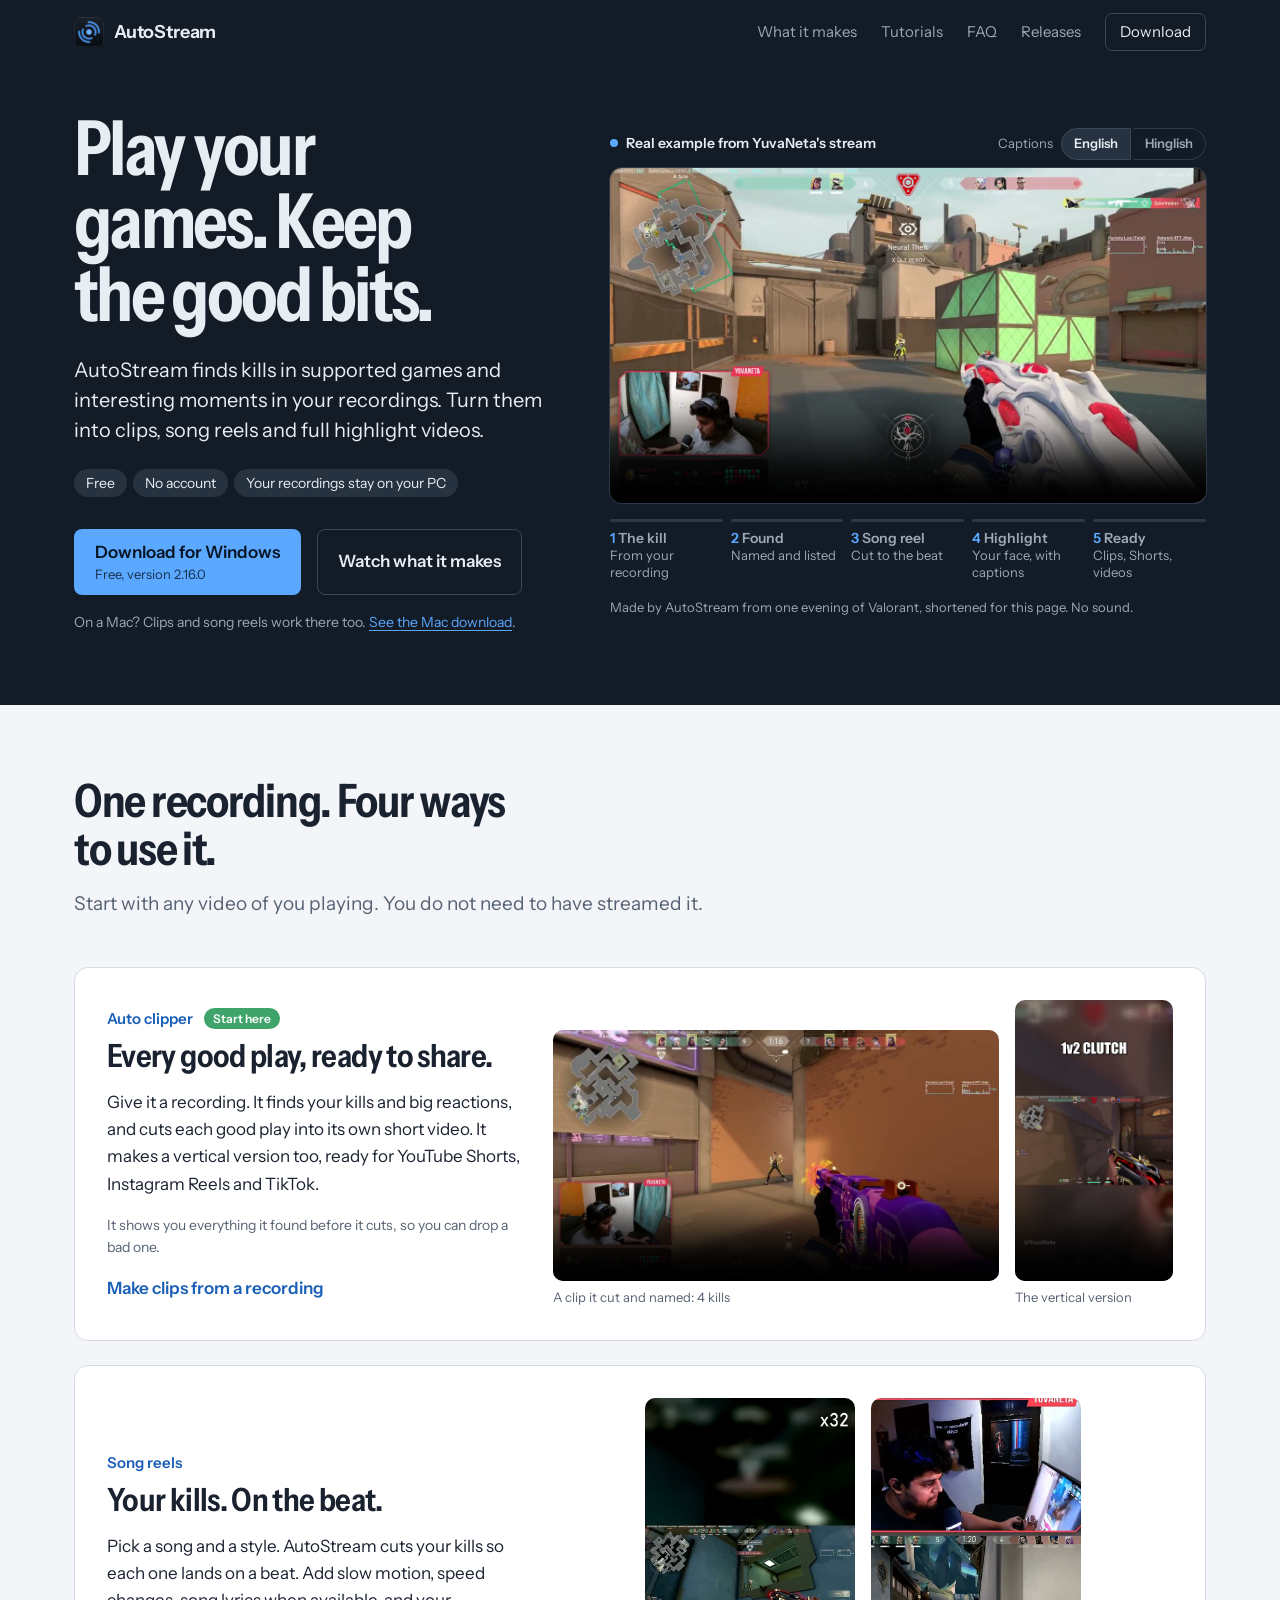
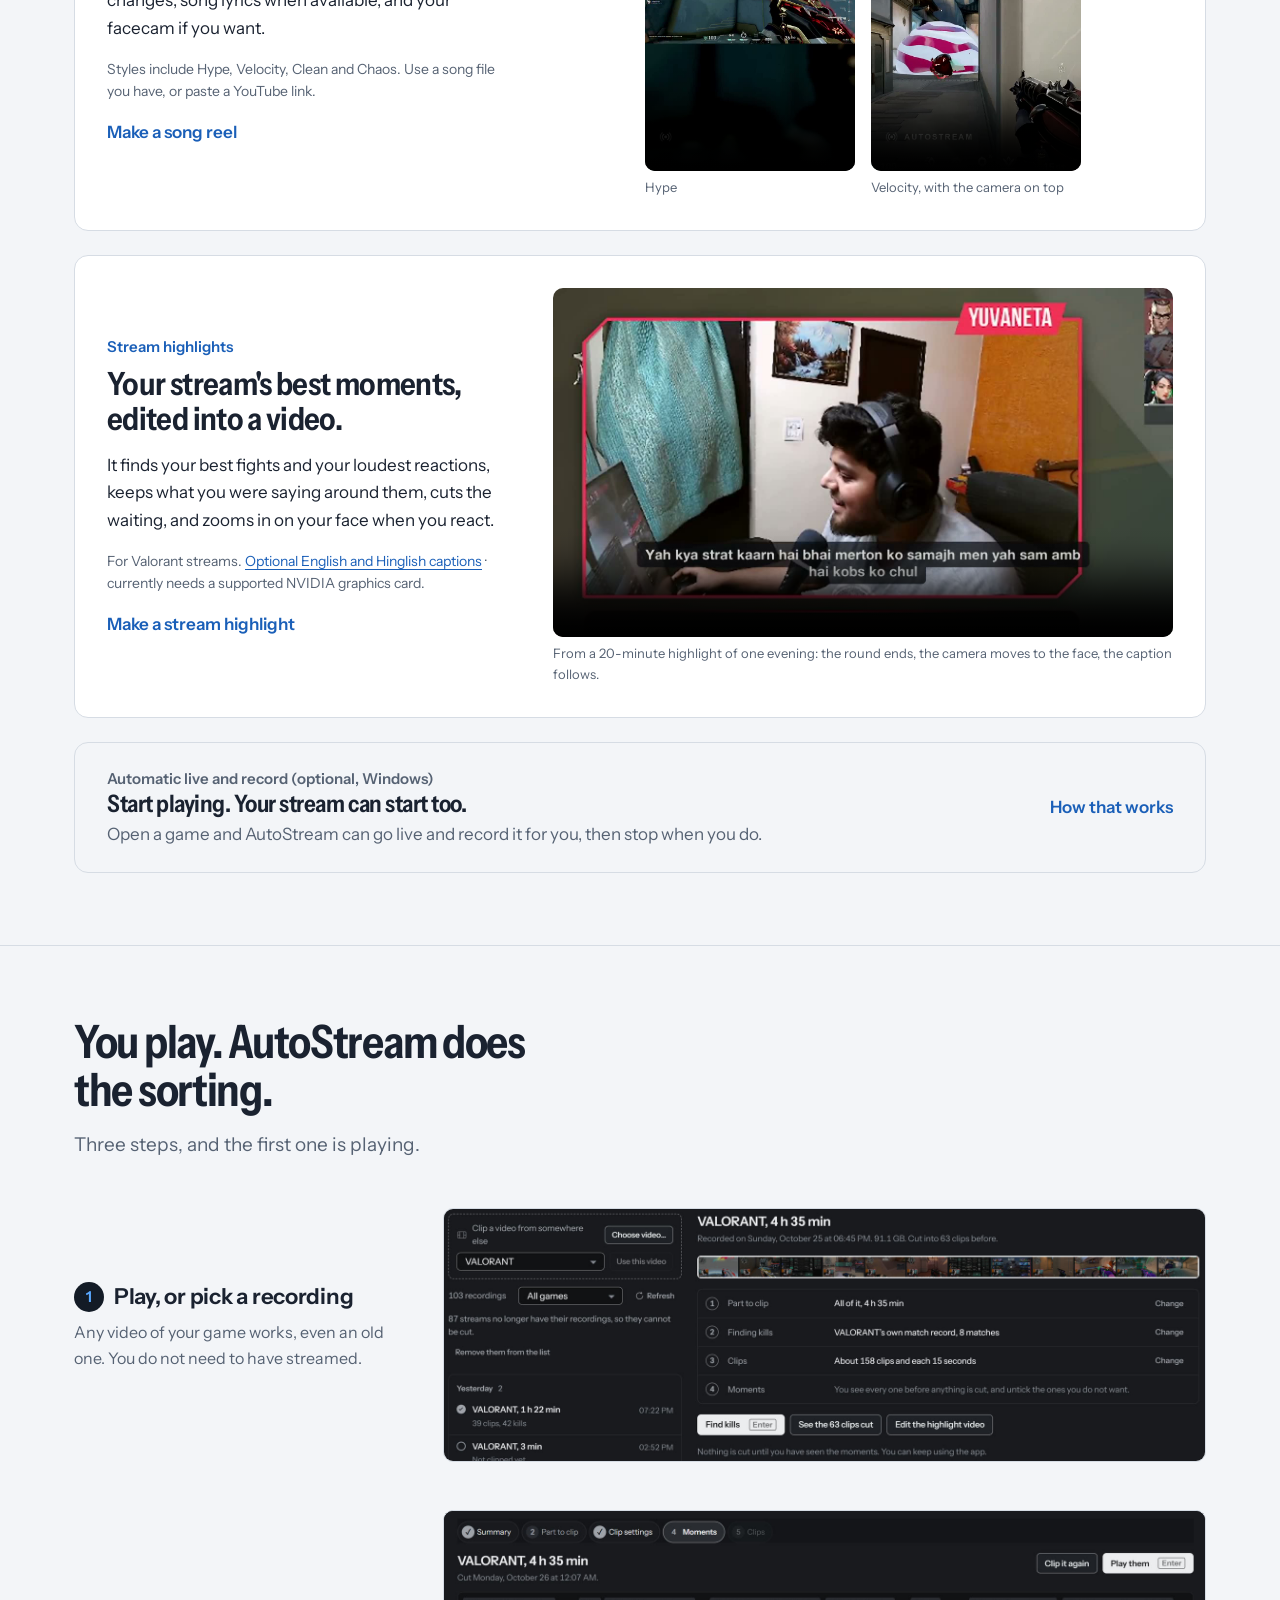
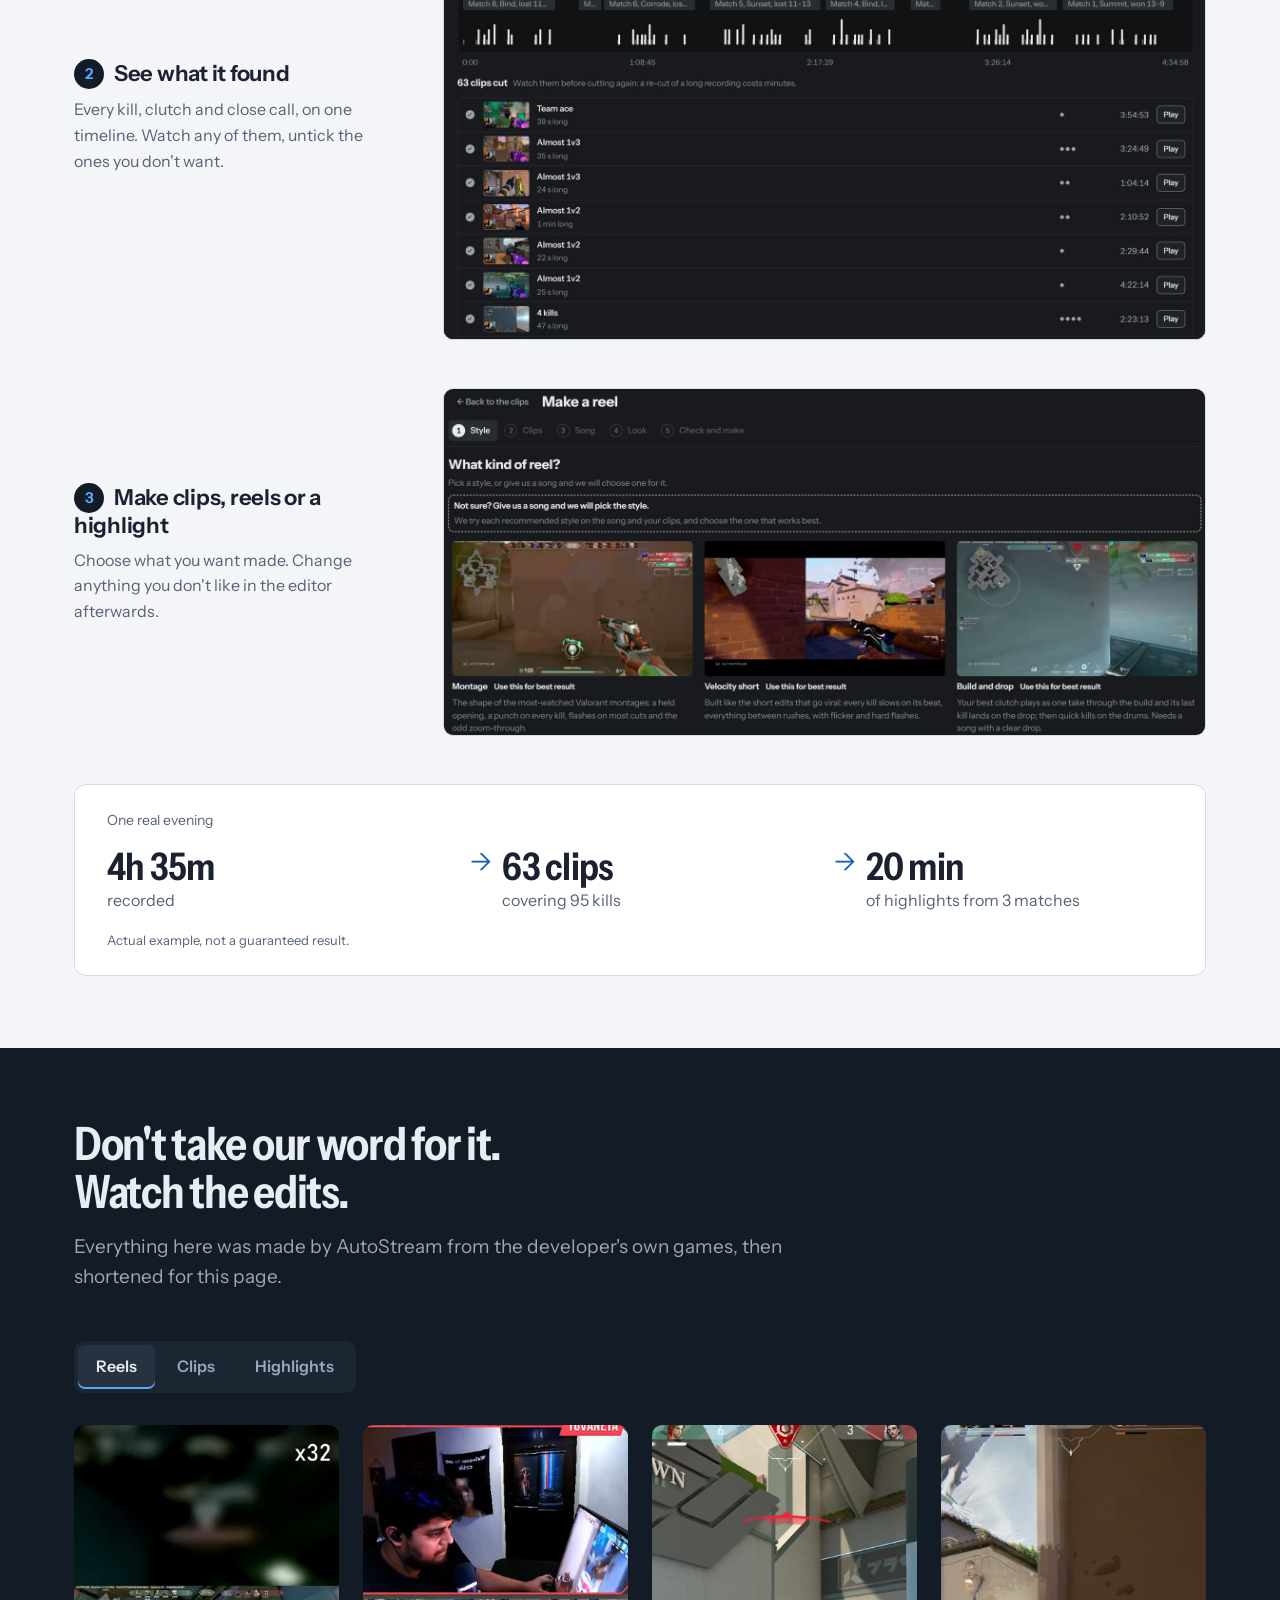
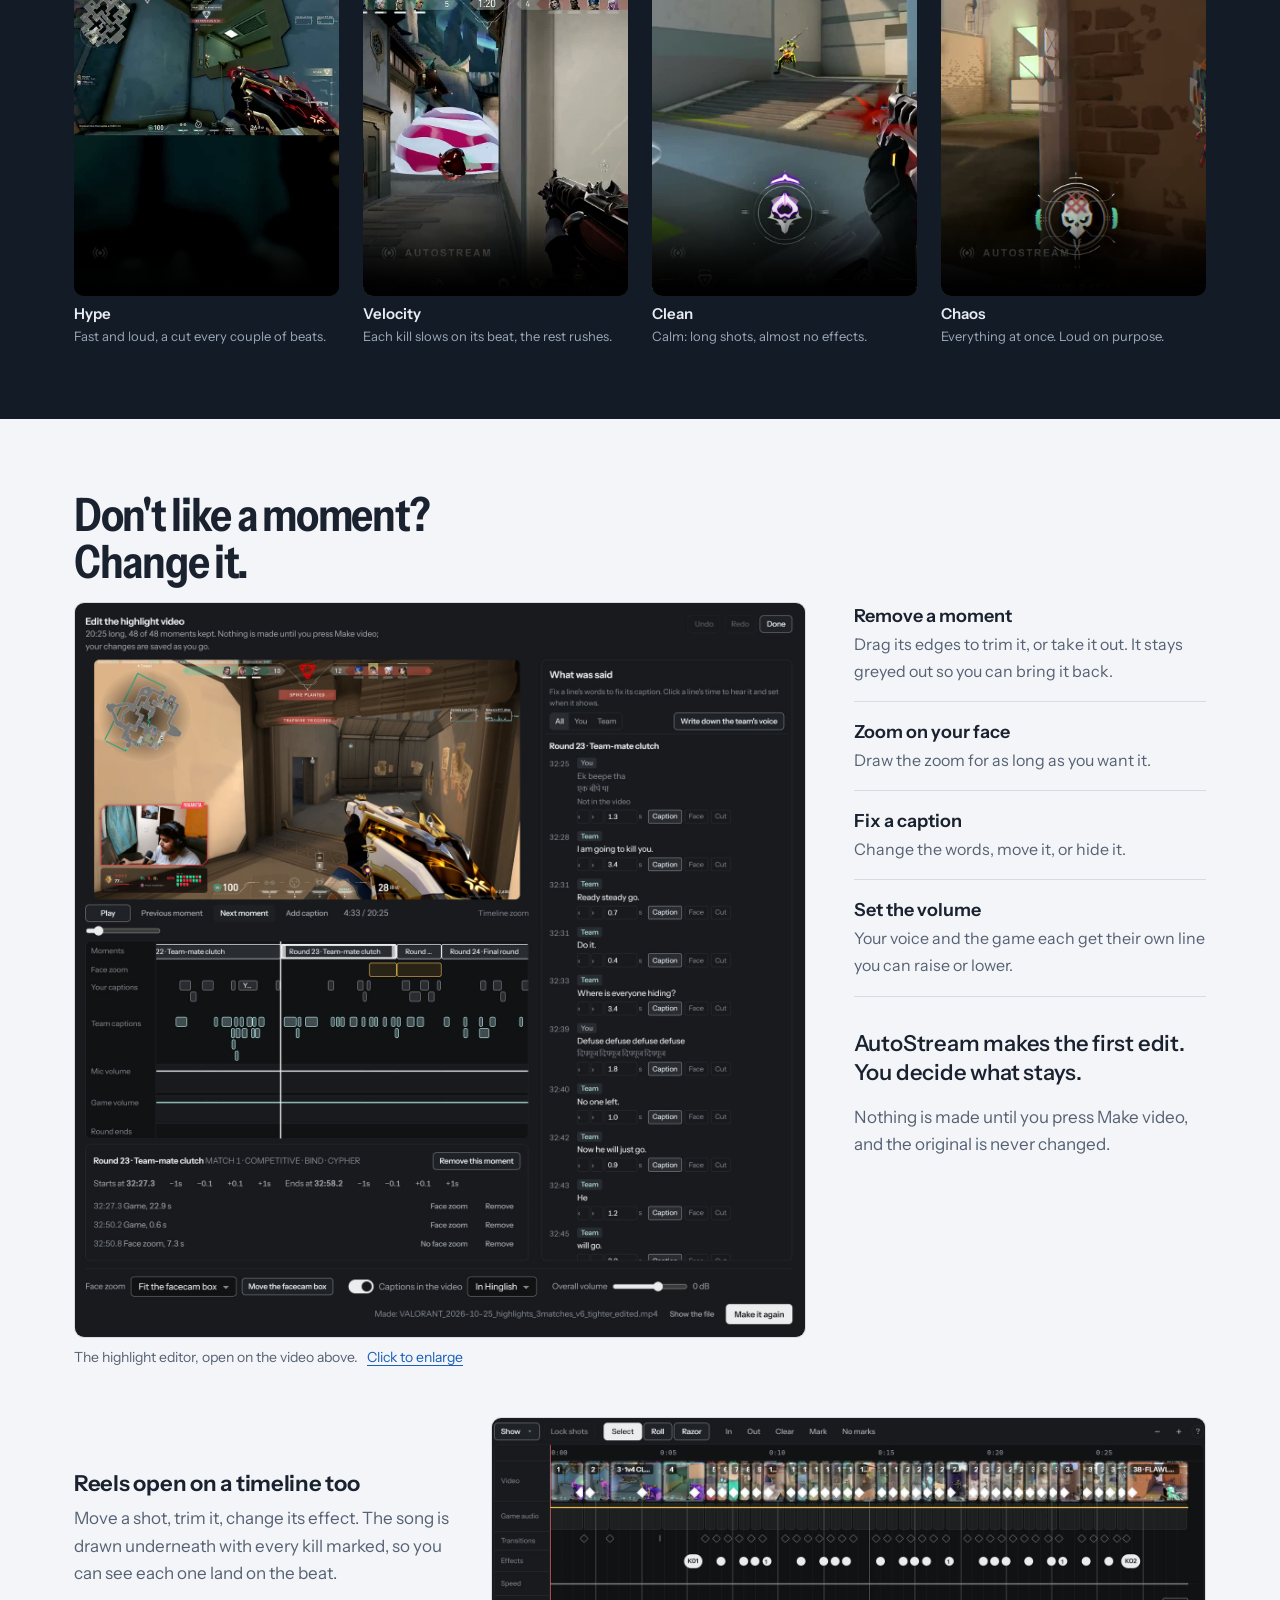
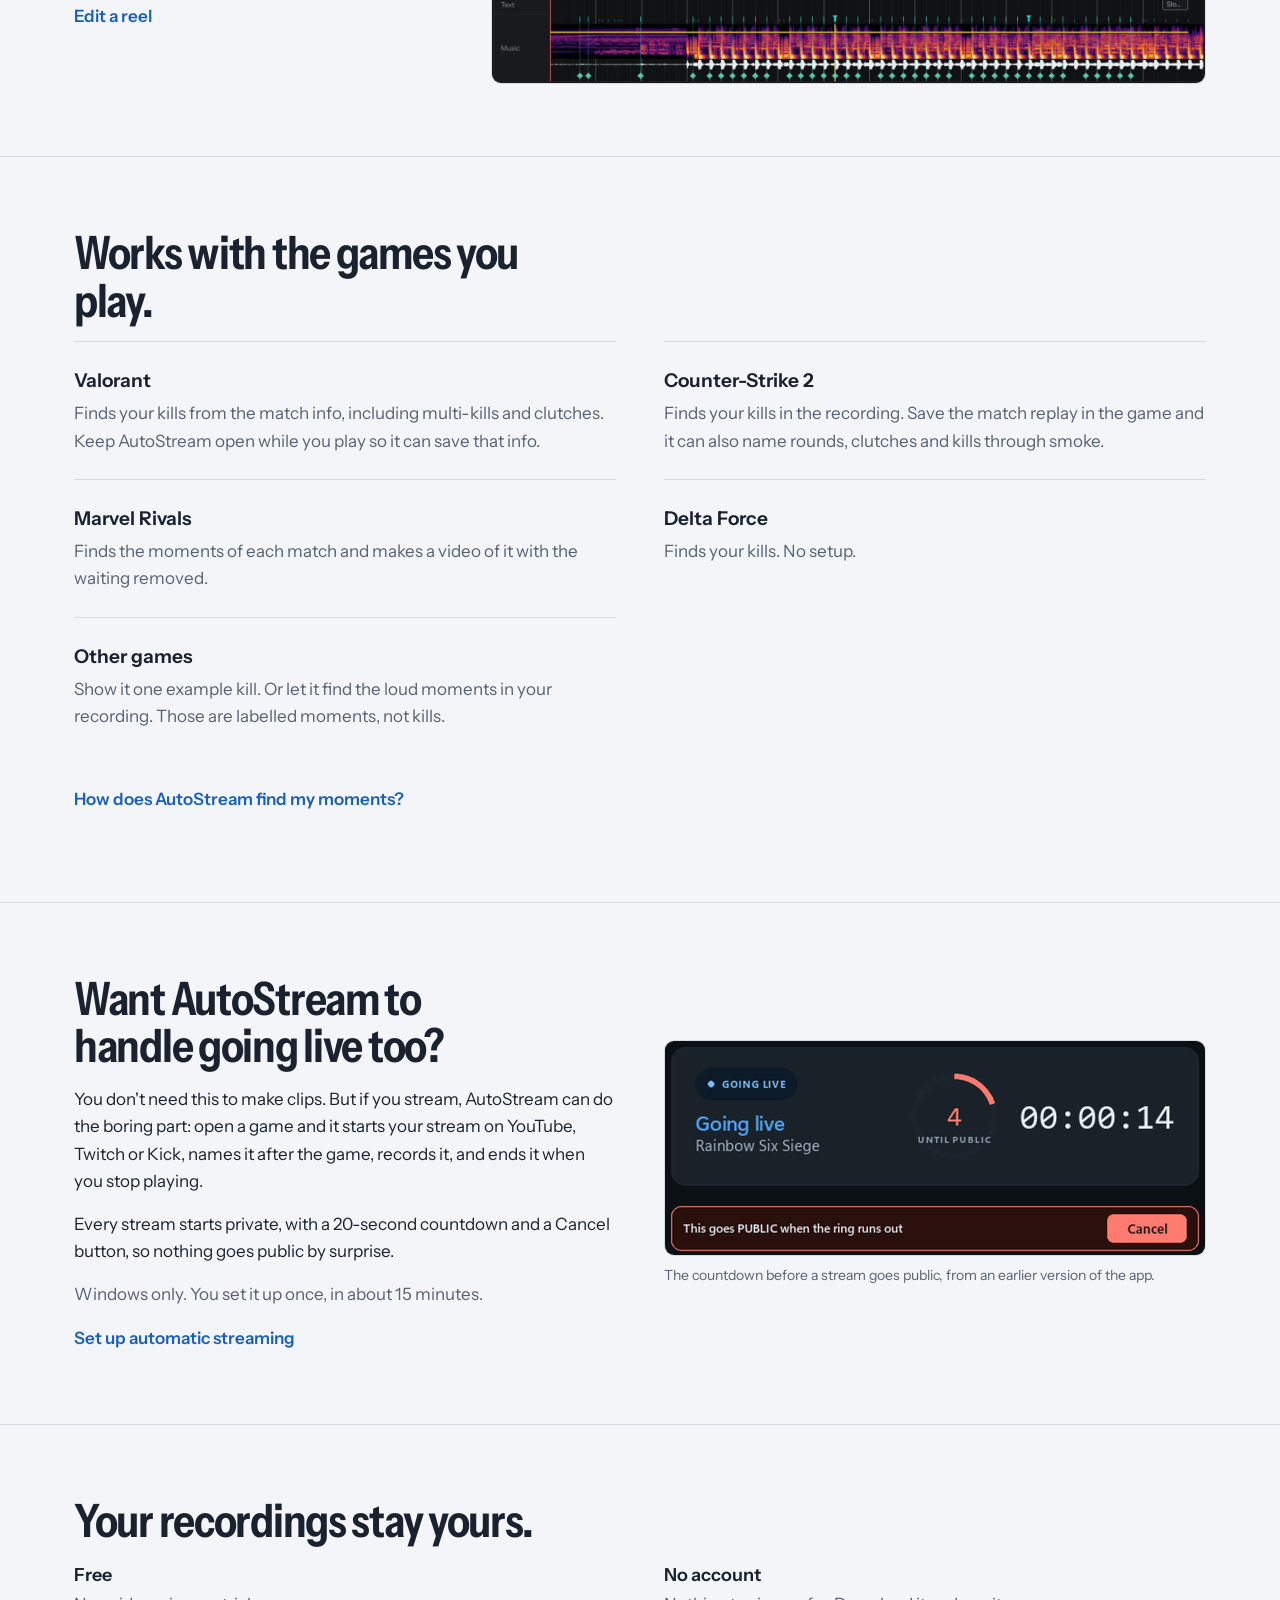
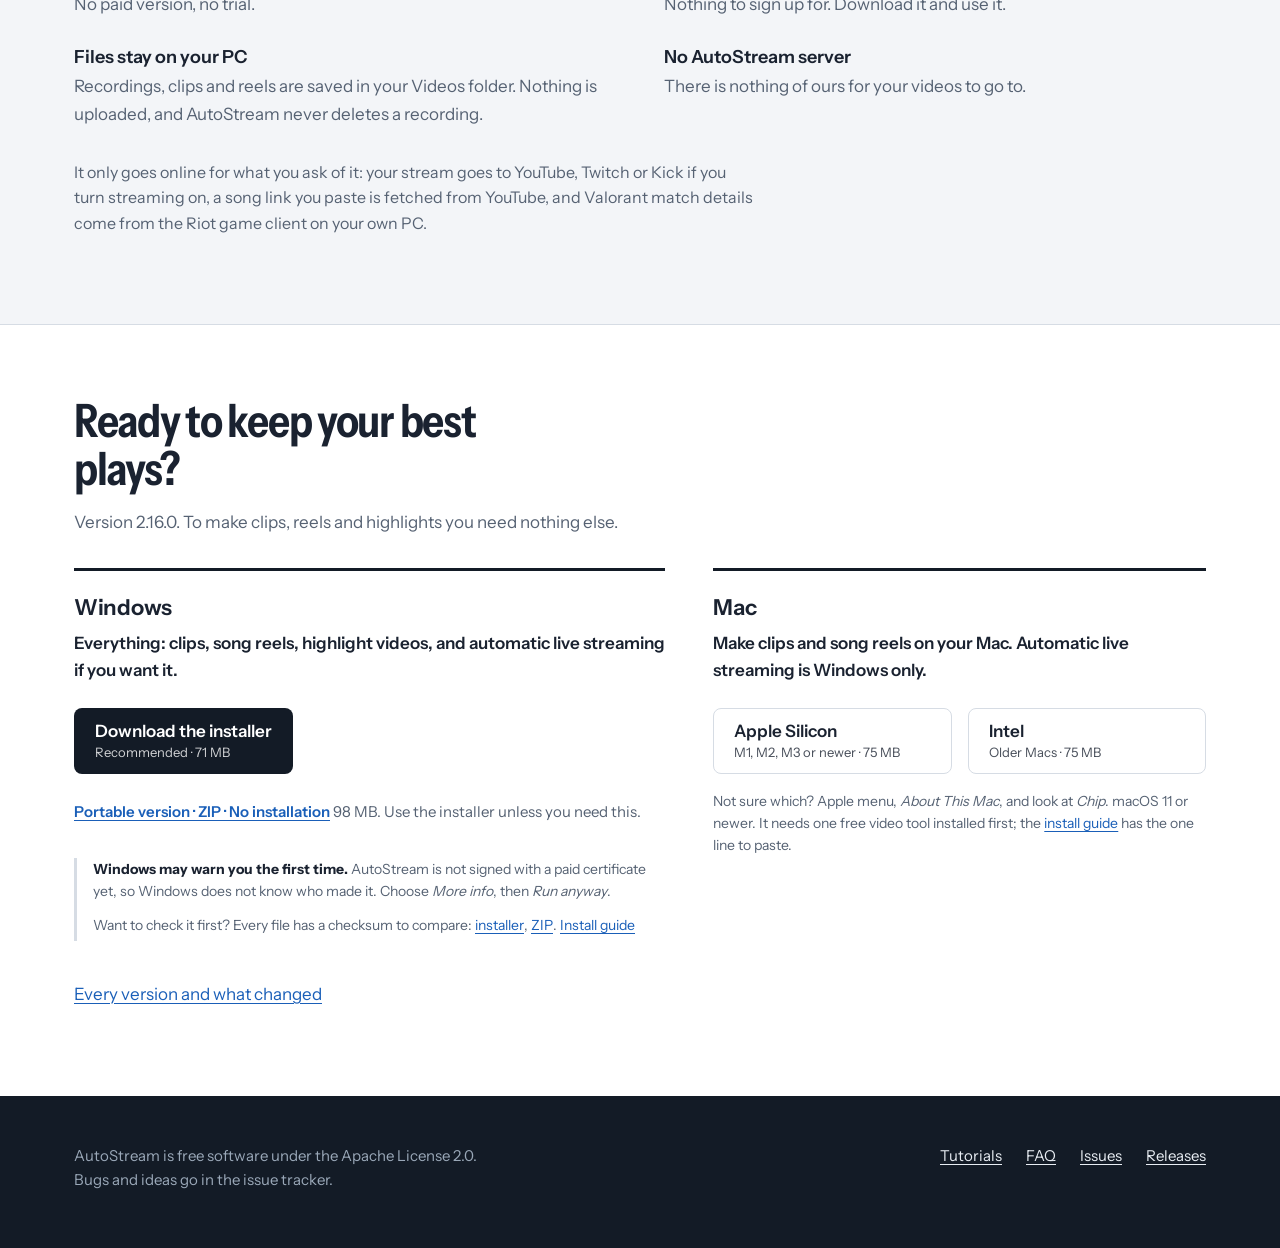
==== commit df94e957: "Download from the public release copy; drop the open-source claims The app repo is private now, so e" ====
--- a/docs/index.html
+++ b/docs/index.html
@@ -7,10 +7,11 @@
 <title>AutoStream: turn your gaming recordings into clips, reels and highlight videos</title>
 <meta name="description" content="Free app for gamers. Give it a recording and it finds your kills and reactions, cuts them into clips and Shorts, makes song reels and edits whole streams into highlight videos. No account. Your recordings stay on your PC.">
 <meta property="og:title" content="AutoStream: play your games, keep the good bits">
-<meta property="og:description" content="Finds your kills and reactions, cuts them into clips, and turns your best moments into reels and highlight videos. Free and open source.">
+<meta property="og:description" content="Finds your kills and reactions, cuts them into clips, and turns your best moments into reels and highlight videos. Free.">
 <meta property="og:image" content="media/hero.jpg">
 <link rel="icon" href="assets/autostream.ico">
 <link rel="stylesheet" href="assets/style.css">
+<script data-goatcounter="https://getautostream.goatcounter.com/count" async src="https://gc.zgo.at/count.js"></script>
 </head>
 <body>
 <a class="skip" href="#main">Skip to content</a>
@@ -24,7 +25,7 @@
       <a href="#makes">What it makes</a>
       <a href="tutorials/">Tutorials</a>
       <a href="faq.html">FAQ</a>
-      <a class="nav-gh" href="https://github.com/hardikneeravsharma/AutoStream">GitHub</a>
+      <a class="nav-gh" href="https://github.com/hardikneeravsharma/autostream-site/releases">Releases</a>
       <a class="nav-get" href="#download">Download</a>
     </nav>
   </div>
@@ -69,10 +70,10 @@
 
     <div class="hero-get">
       <ul class="promises" aria-label="The basics">
-        <li>Free</li><li>Open source</li><li>No account</li><li>Your recordings stay on your PC</li>
+        <li>Free</li><li>No account</li><li>Your recordings stay on your PC</li>
       </ul>
       <div class="get">
-        <a class="btn btn-main" data-asset="win-setup" href="https://github.com/hardikneeravsharma/AutoStream/releases/latest">
+        <a class="btn btn-main" data-asset="win-setup" href="https://github.com/hardikneeravsharma/autostream-site/releases/latest">
           Download for Windows <small>Free, version <span data-version>2.16.0</span></small></a>
         <a class="btn btn-alt" href="#watch">Watch what it makes</a>
       </div>
@@ -374,7 +375,7 @@
   <div class="wrap">
     <h2>Your recordings stay yours.</h2>
     <ul class="points">
-      <li><b>Free and open source</b><span>No paid version, no trial. Anyone can read the code on GitHub.</span></li>
+      <li><b>Free</b><span>No paid version, no trial.</span></li>
       <li><b>No account</b><span>Nothing to sign up for. Download it and use it.</span></li>
       <li><b>Files stay on your PC</b><span>Recordings, clips and reels are saved in your Videos folder. Nothing is
         uploaded, and AutoStream never deletes a recording.</span></li>
@@ -395,18 +396,17 @@
         <h3>Windows</h3>
         <p class="does">Everything: clips, song reels, highlight videos, and automatic live streaming if you want it.</p>
         <div class="get">
-          <a class="btn btn-main" data-asset="win-setup" href="https://github.com/hardikneeravsharma/AutoStream/releases/latest">
+          <a class="btn btn-main" data-asset="win-setup" href="https://github.com/hardikneeravsharma/autostream-site/releases/latest">
             Download the installer <small>Recommended · <span data-size>71 MB</span></small></a>
         </div>
-        <p class="alt-get"><a data-asset="win-zip" href="https://github.com/hardikneeravsharma/AutoStream/releases/latest">Portable
+        <p class="alt-get"><a data-asset="win-zip" href="https://github.com/hardikneeravsharma/autostream-site/releases/latest">Portable
           version · ZIP · No installation</a> <span><span data-size>98 MB</span>. Use the installer unless you need this.</span></p>
         <div class="trust">
           <p><b>Windows may warn you the first time.</b> AutoStream is not signed with a paid certificate yet, so
             Windows does not know who made it. Choose <em>More info</em>, then <em>Run anyway</em>.</p>
-          <p>Want to check it first? The <a href="https://github.com/hardikneeravsharma/AutoStream">source code</a> is
-            public, and every file has a checksum to compare:
-            <a data-sum="win-setup" href="https://github.com/hardikneeravsharma/AutoStream/releases/latest">installer</a>,
-            <a data-sum="win-zip" href="https://github.com/hardikneeravsharma/AutoStream/releases/latest">ZIP</a>.
+          <p>Want to check it first? Every file has a checksum to compare:
+            <a data-sum="win-setup" href="https://github.com/hardikneeravsharma/autostream-site/releases/latest">installer</a>,
+            <a data-sum="win-zip" href="https://github.com/hardikneeravsharma/autostream-site/releases/latest">ZIP</a>.
             <a href="tutorials/install.html">Install guide</a></p>
         </div>
       </div>
@@ -414,9 +414,9 @@
         <h3>Mac</h3>
         <p class="does">Make clips and song reels on your Mac. Automatic live streaming is Windows only.</p>
         <div class="get mac">
-          <a class="btn btn-alt" data-asset="mac-arm" href="https://github.com/hardikneeravsharma/AutoStream/releases/latest">
+          <a class="btn btn-alt" data-asset="mac-arm" href="https://github.com/hardikneeravsharma/autostream-site/releases/latest">
             Apple Silicon <small>M1, M2, M3 or newer · <span data-size>75 MB</span></small></a>
-          <a class="btn btn-alt" data-asset="mac-intel" href="https://github.com/hardikneeravsharma/AutoStream/releases/latest">
+          <a class="btn btn-alt" data-asset="mac-intel" href="https://github.com/hardikneeravsharma/autostream-site/releases/latest">
             Intel <small>Older Macs · <span data-size>75 MB</span></small></a>
         </div>
         <p class="checks">Not sure which? Apple menu, <em>About This Mac</em>, and look at <em>Chip</em>. macOS 11 or
@@ -424,7 +424,7 @@
           guide</a> has the one line to paste.</p>
       </div>
     </div>
-    <p style="margin-top: var(--s5)"><a href="https://github.com/hardikneeravsharma/AutoStream/releases">Every version and what changed</a></p>
+    <p style="margin-top: var(--s5)"><a href="https://github.com/hardikneeravsharma/autostream-site/releases">Every version and what changed</a></p>
   </div>
 </section>
 
@@ -433,15 +433,14 @@
 <footer class="site">
   <div class="wrap">
     <div>
-      <p>AutoStream is free software under the Apache License 2.0, made in the open on GitHub. Bugs and ideas go
+      <p>AutoStream is free software under the Apache License 2.0. Bugs and ideas go
         in the issue tracker.</p>
     </div>
     <ul>
       <li><a href="tutorials/">Tutorials</a></li>
       <li><a href="faq.html">FAQ</a></li>
-      <li><a href="https://github.com/hardikneeravsharma/AutoStream">Source</a></li>
-      <li><a href="https://github.com/hardikneeravsharma/AutoStream/issues">Issues</a></li>
-      <li><a href="https://github.com/hardikneeravsharma/AutoStream/releases">Releases</a></li>
+      <li><a href="https://github.com/hardikneeravsharma/autostream-site/issues">Issues</a></li>
+      <li><a href="https://github.com/hardikneeravsharma/autostream-site/releases">Releases</a></li>
     </ul>
   </div>
 </footer>
